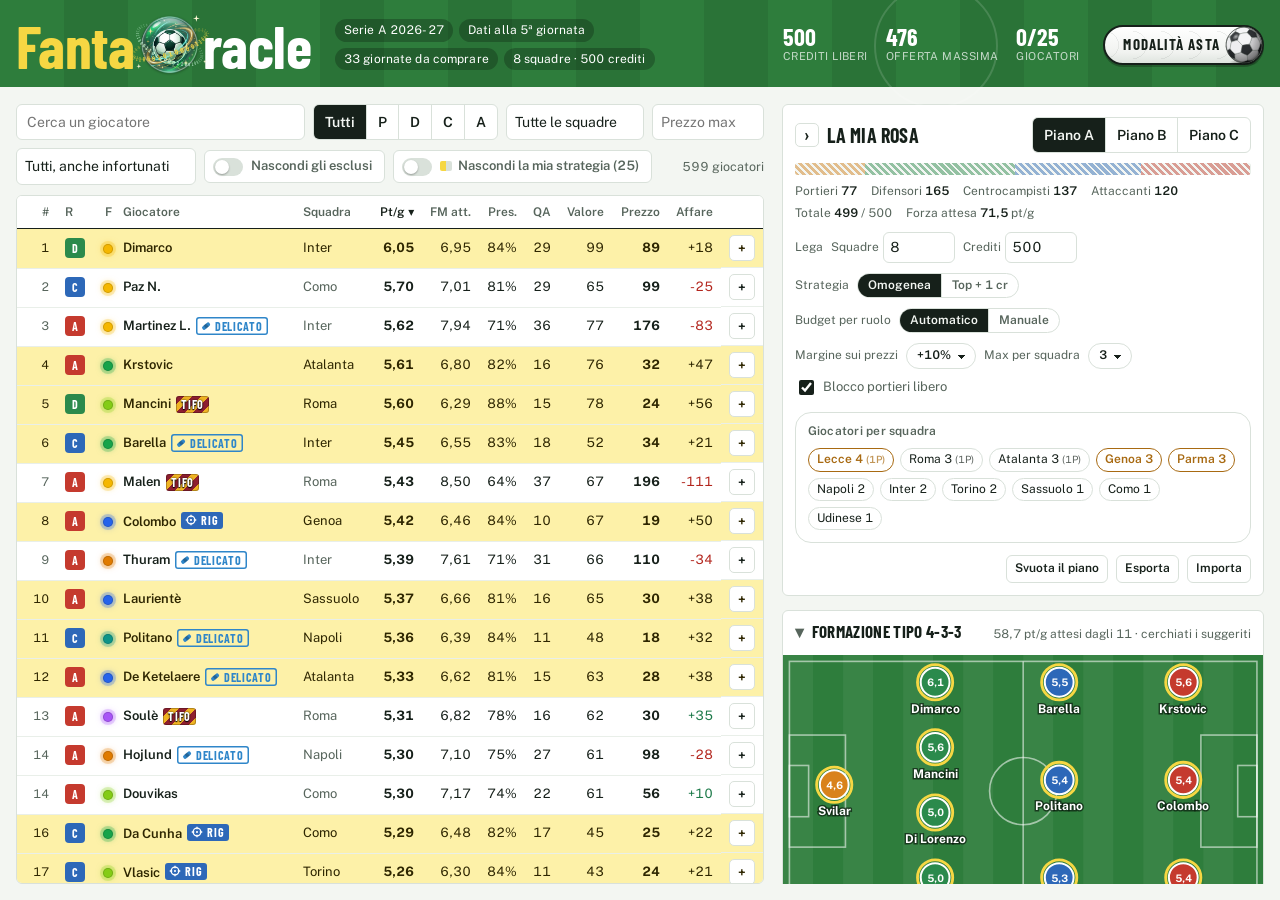
==== src/web/index.html @ 647e1151 "Listone: la modalita' nascosta toglie tutta la mia strategia, solo prima dell'asta L'interruttore di" ====
<!doctype html>
<html lang="it">
<head>
<meta charset="utf-8">
<meta name="viewport" content="width=device-width, initial-scale=1, viewport-fit=cover">
</head>
<body>
<title>FantaOracle</title>
<link rel="preconnect" href="https://fonts.googleapis.com">
<link rel="preconnect" href="https://fonts.gstatic.com" crossorigin>
<link rel="stylesheet" href="https://fonts.googleapis.com/css2?family=Barlow+Condensed:wght@500;600;700&family=Public+Sans:wght@400;500;600;700&display=swap">
<link rel="icon" type="image/png" href="logo.png">
<link rel="stylesheet" href="tool.css?v=b73831cb79">
<div class="app">
  <header class="top">
    <div class="marca">
      <div class="marca-txt">
        <h1 class="brand" aria-label="FantaOracle"><span>Fanta</span><svg class="o-sfera" id="o-sfera" viewBox="-80 -64 160 128" aria-hidden="true">
          <g class="dietro"><path class="traccia" d="M-68 0A68 17 0 0 1 68 0" transform="rotate(-17)"/></g>
          <image class="img-v" href="o-sfera.png" x="-50" y="-50" width="100" height="100"/>
          <image class="img-a" href="o-sfera-asta.png" x="-50" y="-50" width="100" height="100"/>
          <g class="davanti"><path class="traccia" d="M-68 0A68 17 0 0 0 68 0" transform="rotate(-17)"/></g>
          <g class="scintille">
            <path d="M0-6 1.3-1.3 6 0 1.3 1.3 0 6-1.3 1.3-6 0-1.3-1.3Z" transform="translate(47 -46)"/>
            <path d="M0-6 1.3-1.3 6 0 1.3 1.3 0 6-1.3 1.3-6 0-1.3-1.3Z" transform="translate(-54 38) scale(.7)"/>
            <path d="M0-6 1.3-1.3 6 0 1.3 1.3 0 6-1.3 1.3-6 0-1.3-1.3Z" transform="translate(62 30) scale(.55)"/>
          </g>
        </svg>racle</h1>
        <div class="meta" id="meta">Carico i dati…</div>
      </div>
    </div>
    <div class="tabellone" id="tabellone"></div>
    <div class="budget" id="budget"></div>
    <div id="asta-ctl"></div>
  </header>
  <nav class="tabs" role="tablist">
    <button id="tab-asta" role="tab" aria-selected="false" data-view="asta" hidden>Asta</button>
    <button id="tab-listone" role="tab" aria-selected="true" data-view="listone"><span class="solo-desk">Listone e rosa</span><span class="solo-mob">Listone</span></button>
    <button id="tab-rosa" class="solo-mob" role="tab" aria-selected="false" data-view="rosa">La mia rosa</button>
  </nav>

  <main class="main" id="main" data-view="listone">
    <section class="pane p-listone" aria-label="Listone">
      <div class="tools">
        <input id="q" type="search" placeholder="Cerca un giocatore" aria-label="Cerca un giocatore">
        <div class="seg" id="ruoli" role="group" aria-label="Ruolo">
          <button data-r="" aria-pressed="true">Tutti</button>
          <button data-r="P" aria-pressed="false">P</button>
          <button data-r="D" aria-pressed="false">D</button>
          <button data-r="C" aria-pressed="false">C</button>
          <button data-r="A" aria-pressed="false">A</button>
        </div>
        <select id="sq" aria-label="Squadra"><option value="">Tutte le squadre</option></select>
        <input id="pmax" type="number" min="1" placeholder="Prezzo max" aria-label="Prezzo atteso massimo">
        <select id="salute" aria-label="Infortuni" title="Indisponibili di oggi (SosFanta e Transfermarkt) e propensione agli infortuni dallo storico">
          <option value="">Tutti, anche infortunati</option>
          <option value="disponibili">Solo disponibili</option>
          <option value="sani">Disponibili e non fragili</option>
          <option value="fuori">Solo indisponibili</option>
          <option value="fragili">Solo fragili o delicati</option>
        </select>
        <label class="toggle"><input id="hide" type="checkbox"><span id="hide-lbl">Nascondi gli esclusi</span></label>
        <label class="toggle strat-tg" title="Per guardare il listone senza influenze, prima dell'asta: toglie i giocatori che hai gia' in rosa e quelli che l'algoritmo ti suggerisce in giallo"><input id="hide-strat" type="checkbox"><span id="hide-strat-lbl">Nascondi la mia strategia</span></label>
        <span class="count" id="count"></span>
      </div>
      <div class="table-wrap">
        <table>
          <thead><tr>
            <th title="Posizione nell'ordinamento scelto, dentro il ruolo selezionato">#</th>
            <th class="l">R</th>
            <th class="f" data-k="fa" title="Fascia secondo la guida all'asta di SOS Fanta: ordina per fascia. Passa il mouse sul pallino per la legenda">F</th>
            <th class="l" data-k="nome">Giocatore</th>
            <th class="l hide-s" data-k="sq">Squadra</th>
            <th data-k="pg" title="Punti attesi a giornata: presenze x fantavoto atteso">Pt/g</th>
            <th data-k="fm" class="hide-s" title="Fantavoto atteso quando gioca">FM att.</th>
            <th data-k="pv" class="hide-s" title="Probabilita' di prendere voto">Pres.</th>
            <th data-k="qa" class="hide-s" title="Quotazione attuale Fantacalcio.it">QA</th>
            <th data-k="val" title="Quanto vale per noi, in crediti">Valore</th>
            <th data-k="pa" title="Prezzo atteso nella nostra asta">Prezzo</th>
            <th data-k="aff" title="Valore meno prezzo atteso">Affare</th>
            <th></th>
          </tr></thead>
          <tbody id="rows"><tr><td colspan="13" class="l loading">Carico il listone…</td></tr></tbody>
        </table>
      </div>
    </section>

    <section class="pane p-rosa" aria-label="La mia rosa">
      <button class="rosa-rail" id="rosa-rail" data-rosa-tg aria-expanded="false" aria-controls="rosa" title="Mostra la mia rosa"></button>
      <div class="rosa" id="rosa"></div>
    </section>

    <section class="pane p-asta" aria-label="Asta">
      <div class="asta">
        <div>
          <div class="card" id="chiamata">
            <h2>Giocatore chiamato</h2>
            <div class="giro" id="giro"></div>
            <div class="cerca">
              <input id="cerca-asta" type="search" autocomplete="off" placeholder="Scrivi il nome del giocatore chiamato" aria-label="Giocatore chiamato"
                role="combobox" aria-autocomplete="list" aria-expanded="false" aria-controls="risultati">
              <div class="risultati" id="risultati" role="listbox" aria-label="Giocatori liberi" hidden></div>
            </div>
            <div id="chiamato"></div>
          </div>
          <div class="card" id="mercato"></div>
        </div>
        <div>
          <div class="card" id="squadre"></div>
          <div class="card" id="occasioni"></div>
          <div class="card" id="log"></div>
        </div>
      </div>
    </section>
  </main>
</div>

<div class="overlay" id="overlay" hidden></div>

<script src="scripts/stato.js?v=a8210e03a8"></script>
<script src="scripts/ottimizzatore.js?v=2119f4f757"></script>
<script src="scripts/calendario.js?v=17731d3bd2"></script>
<script src="scripts/filtri.js?v=1e142ba9d9"></script>
<script src="scripts/infortuni.js?v=75afd1967a"></script>
<script src="scripts/listone.js?v=05e0005186"></script>
<script src="scripts/rosa.js?v=65948c4637"></script>
<script src="scripts/lega.js?v=85db09ada0"></script>
<script src="scripts/formazione.js?v=ff79b20c9a"></script>
<script src="scripts/scheda.js?v=38d2bcd7d8"></script>
<script src="scripts/asta-stato.js?v=589440df55"></script>
<script src="scripts/giro.js?v=dd930228fc"></script>
<script src="scripts/mercato.js?v=60a4071fee"></script>
<script src="scripts/asta.js?v=45a2809a52"></script>
<script src="scripts/chiamata.js?v=af5cb20569"></script>
<script src="scripts/pallone.js?v=b0ab34898d"></script>
<script src="scripts/asta-dialoghi.js?v=983bbc4346"></script>
<script src="scripts/ricerca.js?v=d9b95157c2"></script>
<script src="scripts/eventi.js?v=db6bfea266"></script>
<script src="scripts/titolo.js?v=f252349d43"></script>
<script src="scripts/avvio.js?v=c2265048c5"></script>

</body>
</html>
---- src/web/tool.css ----
/* FantaOracle — stile del tool.
   Token di colore in :root (chiaro), ridefiniti per il tema scuro e per la modalita' asta. */

/* Layout: listone annotato a sinistra, la rosa in costruzione a destra; su telefono due schede */
:root {
  --paper: #f3f6f2;        /* fondo: carta del listone stampato */
  --sheet: #ffffff;        /* superfici */
  --ink: #16201a;          /* testo */
  --ink-2: #57655c;        /* testo secondario */
  --rule: #d9e1da;         /* righe e bordi */
  --tint: #e9efe9;         /* righe alternate, hover */
  --mark: #f6d743;         /* evidenziatore: i suggerimenti */
  --mark-bg: #fdf1a8;
  --mark-fg: #2e2600;
  --brand: #1e6b35;        /* pulsante primario: verde campo */
  --brand-fg: #ffffff;
  --grass-1: #2e7d3c;      /* strisce d'erba della testata */
  --grass-2: #2a7337;
  --chalk: #f4f7f2;        /* linee di gesso */
  --go: #1d7a4a; --warn: #a86a12; --bad: #b3261e;
  --r-p: #d9821b; --r-d: #2b8a4c; --r-c: #2d68b8; --r-a: #c53a2e;  /* colori di ruolo */
  --mv-bg: #e9defa; --mv-fg: #4f2a9a; --mv-bd: #b79af0;  /* miglior voto FantaLab */
  --pi: #0f766e; --pi-bg: #dcf1ee;  /* il piano di partenza, in asta */
  --caldo: #b3261e; --freddo: #2d68b8;   /* grafico del mercato: sopra e sotto il prezzo previsto */
  --celeste: #2f86c9;                     /* etichetta DELICATO */
  --merc-gen: #1f6bff; --merc: #f59e0b;   /* le medie dei due grafici: blu elettrico i crediti pagati, ambra i prezzi sul previsto */
  --font-display: "Barlow Condensed", "Arial Narrow", "Roboto Condensed", sans-serif;
  --font-body: "Public Sans", "Segoe UI", system-ui, -apple-system, sans-serif;
  --radius: 6px;
}
@media (prefers-color-scheme: dark) {
  :root:not([data-theme="light"]) {
    --paper: #0f1512; --sheet: #161e1a; --ink: #e5ece6; --ink-2: #9aa89f;
    --rule: #28342d; --tint: #1c2621; --mark: #e2c436; --mark-bg: #4a4012; --mark-fg: #fff3b8;
    --brand: #4fc473; --brand-fg: #0b1a10;
    --grass-1: #1d5129; --grass-2: #1a4924; --chalk: #e8efe9;
    --go: #4cc184; --warn: #e0a33c; --bad: #f07167; --celeste: #6cbcf0;
    --r-p: #f0a04a; --r-d: #4fbf73; --r-c: #6b9ee8; --r-a: #ef6a5c;
    --mv-bg: #3a2a5e; --mv-fg: #d9c8ff; --mv-bd: #7a5cc4; --pi: #5fd3c6; --pi-bg: #16393a;
    --caldo: #e8604f; --freddo: #5b93e6; --merc-gen: #4d8dff; --merc: #fbbf24;
    color-scheme: dark;
  }
}
:root[data-theme="dark"] {
  --paper: #0f1512; --sheet: #161e1a; --ink: #e5ece6; --ink-2: #9aa89f;
  --rule: #28342d; --tint: #1c2621; --mark: #e2c436; --mark-bg: #4a4012; --mark-fg: #fff3b8;
  --brand: #4fc473; --brand-fg: #0b1a10;
  --grass-1: #1d5129; --grass-2: #1a4924; --chalk: #e8efe9;
  --go: #4cc184; --warn: #e0a33c; --bad: #f07167; --celeste: #6cbcf0;
  --r-p: #f0a04a; --r-d: #4fbf73; --r-c: #6b9ee8; --r-a: #ef6a5c;
    --mv-bg: #3a2a5e; --mv-fg: #d9c8ff; --mv-bd: #7a5cc4; --pi: #5fd3c6; --pi-bg: #16393a;
  --caldo: #e8604f; --freddo: #5b93e6; --merc-gen: #4d8dff; --merc: #fbbf24;
  color-scheme: dark;
}

/* Asta: il palco, nero e giallo. --live e' il giallo pieno (fondi, bordi, barre), --live-fg il
   testo che ci va sopra, --live-edge il bordo di un giallo su fondo chiaro, --stage la fascia nera. */
:root { --live: #ffcc00; --live-fg: #111110; --live-edge: #d9a900; --stage: #0f0f0d; --stage-fg: #f7f6ef;
  --stage-2: #b9b49c; --cs: 72%; --cl: 36%; }
@media (prefers-color-scheme: dark) {
  :root:not([data-theme="light"]) { --live: #ffd21f; --live-fg: #111110; --live-edge: #ffd21f; --stage: #0a0a08;
    --stage-fg: #f7f6ef; --stage-2: #b3ae95; --cs: 75%; --cl: 62%; }
}
:root[data-theme="dark"] { --live: #ffd21f; --live-fg: #111110; --live-edge: #ffd21f; --stage: #0a0a08;
  --stage-fg: #f7f6ef; --stage-2: #b3ae95; --cs: 75%; --cl: 62%; }
:root[data-asta] { --brand: var(--live); --brand-fg: var(--live-fg); }

* { box-sizing: border-box; }
[hidden] { display: none !important; }
html, body { height: 100%; }
body {
  margin: 0; background: var(--paper); color: var(--ink);
  font: 14px/1.45 var(--font-body); font-variant-numeric: tabular-nums;
}
button, input, select, textarea { font: inherit; color: inherit; }
button { cursor: pointer; }
:focus-visible { outline: 2px solid var(--r-c); outline-offset: 2px; }

.app { display: grid; grid-template-rows: auto auto 1fr; height: 100%; padding-inline: 16px; }

/* --- testata --- */
.top {
  display: flex; flex-wrap: wrap; align-items: center; gap: 12px 24px;
  padding-block: 14px 12px; margin-inline: -16px; padding-inline: 16px; position: relative;
  color: #ffffff; border-bottom: 3px solid var(--chalk);
  background: repeating-linear-gradient(90deg, var(--grass-1) 0 64px, var(--grass-2) 64px 128px);
}
/* meta' campo: cerchio di centrocampo accennato a destra della testata */
.top::before { content: ""; position: absolute; right: 22%; top: 50%; width: 120px; height: 120px; margin-top: -60px;
  border: 2px solid rgb(255 255 255 / 0.14); border-radius: 50%; pointer-events: none; }
.top > * { position: relative; }
.top .meta { color: rgb(255 255 255 / 0.78); }
.top .stat small { color: rgb(255 255 255 / 0.72); }
.top .brand { color: #ffffff; }
.brand { font: 700 60px/1 var(--font-display); letter-spacing: -0.01em; margin: 0; display: flex; align-items: center; }
.marca { display: flex; align-items: center; gap: 12px; min-width: 0; }
/* titolo a sinistra, etichette della lega alla sua destra (su due righe) */
.marca-txt { display: flex; align-items: center; flex-wrap: wrap; gap: 10px 24px; min-width: 0; }
@media (max-width: 1120px) { .marca-txt { flex-direction: column; align-items: flex-start; } }
/* titolo: "Fanta" giallo, la O e' la sfera di cristallo del logo */
.brand span { color: var(--mark); }
.brand .o-sfera { width: 1.52em; height: 1.22em; margin: -0.1em -0.2em -0.1em -0.17em; flex: none; position: relative; z-index: 1;
  overflow: visible; --b1: #f6d743; --b2: #c9f7da; }
.o-sfera image { filter: drop-shadow(0 1px 2px rgb(0 0 0 / 0.35)); }
.o-sfera .img-a { display: none; }
:root[data-asta] .o-sfera .img-v { display: none; }
:root[data-asta] .o-sfera .img-a { display: inline; }
:root[data-asta] .o-sfera { --b1: #ffc21a; --b2: #fff1c7; }
/* anelli di cifre binarie: le cifre sono posizionate da tool.js (anelliSfera) */
.o-sfera .traccia { fill: none; stroke: var(--b1); stroke-width: 0.9; }
.o-sfera .dietro .traccia { opacity: 0.22; }
.o-sfera .davanti .traccia { opacity: 0.55; }
.o-sfera text { font: 700 10.5px ui-monospace, "SFMono-Regular", Menlo, Consolas, monospace; text-anchor: middle; dominant-baseline: central; }
.o-sfera text.b1 { fill: var(--b1); }
.o-sfera text.b2 { fill: var(--b2); font-size: 8px; }
.o-sfera .scintille path { fill: #fff8d6; transform-box: fill-box; transform-origin: center; }
.meta { color: var(--ink-2); font-size: 12.5px; display: flex; flex-wrap: wrap; gap: 5px 6px; }
.meta span { white-space: nowrap; }
.top .meta { display: grid; justify-items: start; gap: 6px; }
.meta .riga { display: flex; flex-wrap: wrap; gap: 6px; }
.top .meta span { justify-self: start; background: rgb(0 0 0 / 0.24); color: #ffffff; padding: 3px 9px 2px; border-radius: 999px; font-size: 12px; letter-spacing: 0.01em; }
.budget { margin-left: auto; display: flex; gap: 18px; align-items: baseline; flex-wrap: wrap; }
.stat { display: grid; }
.stat b { font: 700 24px/1 var(--font-display); }
.stat small { color: var(--ink-2); font-size: 11px; letter-spacing: 0.04em; text-transform: uppercase; }
.stat.warn b { color: var(--bad); }

.tabs { display: none; gap: 6px; padding-block: 10px 0; }
.tabs button { flex: 1; padding: 8px; border: 1px solid var(--rule); background: var(--sheet); border-radius: var(--radius); font-weight: 600; }
.tabs button[aria-selected="true"] { background: var(--brand); color: var(--brand-fg); border-color: var(--brand); }

.main { display: grid; grid-template-columns: minmax(0, 1.55fr) minmax(360px, 1fr); gap: 18px; padding-block: 14px 16px; min-height: 0; }
.pane { min-width: 0; min-height: 0; display: flex; flex-direction: column; }
.pane h2 { font: 700 20px/1 var(--font-display); letter-spacing: 0.01em; margin: 0; text-transform: uppercase; }
.tabs button { font: 700 15px/1 var(--font-display); letter-spacing: 0.06em; text-transform: uppercase; padding: 10px; }
th { border-bottom-color: var(--brand); }
.ruolo-h { border-bottom: 2px solid var(--tint); padding-bottom: 6px; }

/* --- filtri --- */
.tools { display: flex; flex-wrap: wrap; gap: 8px; align-items: center; padding-block: 0 10px; }
.tools input[type="search"] { flex: 1 1 180px; min-width: 0; padding: 7px 10px; border: 1px solid var(--rule); border-radius: var(--radius); background: var(--sheet); }
.tools select, .tools input[type="number"] { padding: 7px 8px; border: 1px solid var(--rule); border-radius: var(--radius); background: var(--sheet); }
.tools input[type="number"] { width: 112px; }
.seg { display: inline-flex; border: 1px solid var(--rule); border-radius: var(--radius); overflow: hidden; background: var(--sheet); }
.seg button { border: 0; background: none; padding: 7px 11px; font-weight: 600; border-right: 1px solid var(--rule); }
.seg button:last-child { border-right: 0; }
.seg button[aria-pressed="true"] { background: var(--brand); color: var(--brand-fg); }
.seg.mini { border-radius: 999px; }
/* Tendine: stessa pelle dei controlli a pillola, freccia disegnata col colore del testo */
select {
  appearance: none; -webkit-appearance: none; cursor: pointer;
  background-color: var(--sheet); color: var(--ink);
  background-image: linear-gradient(45deg, transparent 50%, currentColor 50%), linear-gradient(135deg, currentColor 50%, transparent 50%);
  background-position: calc(100% - 13px) 55%, calc(100% - 9px) 55%;
  background-size: 4px 4px, 4px 4px; background-repeat: no-repeat;
}
select:hover { border-color: var(--ink); }
.tools select { padding-right: 26px; }
select.pill { border: 1px solid var(--rule); border-radius: 999px; padding: 3px 24px 3px 10px; font-size: 12px; font-weight: 600; }
input[type="checkbox"] { accent-color: var(--brand); width: 15px; height: 15px; }
.bud { display: inline-flex; align-items: center; gap: 4px; }
.bud input { width: 64px; padding: 4px 6px; border: 1px solid var(--rule); border-radius: var(--radius); background: var(--sheet); }
.chip small { opacity: 0.7; }
.seg.mini button { padding: 3px 10px; font-size: 12px; font-weight: 600; }
.seg.mini button[aria-pressed="false"] { color: var(--ink-2); }
.check { display: inline-flex; gap: 6px; align-items: center; color: var(--ink-2); font-size: 13px; }
/* interruttore a pillola, alto come gli altri filtri del listone */
.toggle { display: inline-flex; align-items: center; gap: 8px; padding: 6px 12px 6px 8px; border: 1px solid var(--rule); border-radius: var(--radius);
  background: var(--sheet); color: var(--ink-2); font-size: 13px; font-weight: 600; cursor: pointer; user-select: none; }
.toggle input { appearance: none; -webkit-appearance: none; position: relative; flex: none; width: 30px; height: 18px; margin: 0; border-radius: 999px;
  background: var(--rule); cursor: pointer; transition: background-color 0.15s; }
.toggle input::after { content: ""; position: absolute; top: 2px; left: 2px; width: 14px; height: 14px; border-radius: 50%; background: #ffffff;
  box-shadow: 0 1px 2px rgb(0 0 0 / 0.3); transition: transform 0.15s; }
.toggle input:checked { background: var(--brand); }
.toggle input:checked::after { transform: translateX(12px); }
.toggle:has(input:checked) { color: var(--ink); border-color: var(--brand); }
.toggle:hover { border-color: var(--ink-2); }
/* impostazioni della rosa: la selezione resta nera (inchiostro), non verde, anche in asta */
#rosa > .card:first-child .seg button[aria-pressed="true"] { background: var(--ink); color: var(--paper); }
#rosa > .card:first-child input[type="checkbox"] { accent-color: var(--ink); }
.dialog .seg button[aria-pressed="true"] { background: var(--ink); color: var(--paper); }
/* stessa regola per i filtri del listone: ruolo attivo e interruttore acceso in nero */
.tools .seg button[aria-pressed="true"] { background: var(--ink); color: var(--paper); }
.tools .toggle input:checked { background: var(--ink); }
.tools .toggle input:checked::after { background: var(--paper); }
.tools .toggle:has(input:checked) { border-color: var(--ink); }
.count { color: var(--ink-2); font-size: 12.5px; margin-left: auto; }

/* --- listone --- */
.table-wrap { overflow: auto; min-height: 0; flex: 1; background: var(--sheet); border: 1px solid var(--rule); border-radius: var(--radius); }
table { border-collapse: collapse; width: 100%; font-size: 13px; }
th { position: sticky; top: 0; background: var(--sheet); z-index: 1; text-align: right; font: 600 12px/1.2 var(--font-body); color: var(--ink-2);
     padding: 9px 8px; border-bottom: 1px solid var(--ink); white-space: nowrap; user-select: none; }
th[data-k] { cursor: pointer; }
th[data-k]:hover { color: var(--ink); }
th.sorted { color: var(--ink); }
th.sorted::after { content: " ▾"; }
th.sorted.asc::after { content: " ▴"; }
th.l, td.l { text-align: left; }
td { padding: 6px 8px; border-bottom: 1px solid var(--tint); text-align: right; white-space: nowrap; }
tr:hover td { background: var(--tint); }
tr.sugg td { background: var(--mark-bg); color: var(--mark-fg); }
tr.mine td { background: var(--tint); }
tr.mine td.nm { font-weight: 700; }
tr.taken td { opacity: 0.38; text-decoration: line-through; }
tr.taken td.act { opacity: 1; text-decoration: none; }
td.nm { font-weight: 600; max-width: 180px; overflow: hidden; text-overflow: ellipsis; }
td.nm button { border: 0; background: none; padding: 0; font-weight: inherit; text-align: left; }
td.nm button:hover { text-decoration: underline; }
th.f, td.f { width: 1%; padding-right: 0; text-align: center; white-space: nowrap; }
td.f + td.nm { padding-left: 8px; }
/* Pallino della fascia: il colore lo da' la fascia (--c), con un alone che lo fa brillare su chiaro e scuro */
.fd { --c: #8a8f98; display: inline-block; width: 10px; height: 10px; border-radius: 50%; flex: none; vertical-align: middle; cursor: help;
  background: var(--c); margin: 0 8px 0 4px;
  box-shadow: inset 0 0 0 1px rgb(0 0 0 / 0.16), 0 0 0 3px color-mix(in srgb, var(--c) 24%, transparent), 0 0 7px color-mix(in srgb, var(--c) 60%, transparent); }
td.f .fd { margin: 0 2px; }
.fd.est { background: transparent; box-shadow: inset 0 0 0 2px var(--c), 0 0 0 3px color-mix(in srgb, var(--c) 20%, transparent), 0 0 7px color-mix(in srgb, var(--c) 45%, transparent); }
.fd.no { background: var(--ink-2); opacity: 0.28; box-shadow: none; }
/* Le righe che tagliano il nome con i puntini (overflow: hidden) taglierebbero anche l'alone: gli si
   da' spazio dentro e lo si restituisce col margine negativo, cosi' l'impaginazione non cambia. */
.slot .who, .occ-n, .ris-n { padding: 7px 0 7px 8px; margin: -7px 0 -7px -8px; }
.fd:focus-visible { outline: 2px solid var(--brand); outline-offset: 3px; }
.slot .who { padding-left: 2px; }
#legenda-fasce { position: fixed; z-index: 200; width: 232px; padding: 10px 12px; background: var(--sheet); color: var(--ink); border: 1px solid var(--rule);
  border-radius: 10px; box-shadow: 0 10px 28px rgb(0 0 0 / 0.22); font-size: 12.5px; line-height: 1.35; pointer-events: none; }
#legenda-fasce[hidden] { display: none; }
#legenda-fasce b { display: block; margin-bottom: 6px; font-size: 12px; }
#legenda-fasce div { display: flex; align-items: center; gap: 9px; padding: 1.5px 5px; border-radius: 5px; }
#legenda-fasce div.on { background: var(--tint); font-weight: 700; }
#legenda-fasce i { --c: #8a8f98; width: 9px; height: 9px; border-radius: 50%; flex: none; background: var(--c); box-shadow: 0 0 6px color-mix(in srgb, var(--c) 60%, transparent); }
#legenda-fasce small { display: block; margin-top: 7px; color: var(--ink-2); font-size: 11.5px; }
td.sq { color: var(--ink-2); text-transform: capitalize; }
td.rank { color: var(--ink-2); font-size: 12px; width: 1%; }
td.big { font-weight: 700; }
.pos { color: var(--go); } .neg { color: var(--bad); }
.role { display: inline-grid; place-items: center; width: 20px; height: 20px; border-radius: 4px; color: #fff; font: 700 12px/1 var(--font-display); }
.role.P { background: var(--r-p); } .role.D { background: var(--r-d); } .role.C { background: var(--r-c); } .role.A { background: var(--r-a); }
/* Etichette come bollini da tabellone: font condensato, pieni. Chi e' fuori ha la chiave scura
   (OUT, SQ) e accanto il rientro; il tifo porta le strisce coi colori della squadra (--t1, --t2). */
.tag { display: inline-flex; align-items: center; font: 700 12px/1 var(--font-display); letter-spacing: 0.06em; text-transform: uppercase;
  padding: 0.2em 0.42em 0.22em; border-radius: 0.25em; margin-left: 5px; vertical-align: -0.06em; white-space: nowrap; overflow: hidden;
  color: var(--ink-2); box-shadow: inset 0 0 0 1.5px currentColor; }
.tag i { font-style: normal; margin: -0.2em 0.33em -0.22em -0.42em; padding: 0.2em 0.42em 0.22em; background: rgb(0 0 0 / 0.24); }
.tag .segno { width: 0.85em; height: 0.85em; margin: 0 0.3em 0 0; flex: none; fill: currentColor; }
.tag.fragile .segno { fill: var(--bad); }
.tag.rig { color: #fff; background: #2d68b8; box-shadow: none; }
/* le strisce coi colori pieni; il velo scuro solo dove una striscia e' troppo chiara per la scritta
   bianca (classe .velo, decisa in tag() dal contrasto: Lazio, Juve, Napoli, Lecce...) */
.tag.tifo { color: #fff; background: repeating-linear-gradient(135deg, var(--t1) 0 0.5em, var(--t2) 0.5em 1em);
  box-shadow: inset 0 0 0 1px rgb(0 0 0 / 0.25); text-shadow: 0 0 2px rgb(0 0 0 / 0.9), 0 1px 1px #000; }
.tag.tifo.velo { background: linear-gradient(rgb(0 0 0 / 0.3), rgb(0 0 0 / 0.3)), repeating-linear-gradient(135deg, var(--t1) 0 0.5em, var(--t2) 0.5em 1em);
  text-shadow: 0 1px 1.5px rgb(0 0 0 / 0.9); }
.tag.uno { color: inherit; opacity: 0.8; }
.tag.out { color: #fff; background: #c5302a; box-shadow: none; cursor: help; }
.tag.dubbio, .tag.diff { color: #3a2a00; background: #f7c948; box-shadow: none; cursor: help; }
.tag.fragile { color: var(--bad); cursor: help; }
/* delicato e' l'unico avviso solo bordato (insieme a fragile): celeste, col cerotto dello stesso colore */
.tag.rischio { color: var(--celeste); cursor: help; }
.tag .segno.mirino { width: 1em; height: 1em; margin: 0 0.3em 0 -0.05em; }
td.act { display: flex; gap: 4px; justify-content: flex-end; }
.ic { width: 26px; height: 26px; display: inline-grid; place-items: center; border: 1px solid var(--rule); background: var(--sheet); border-radius: 5px; font-weight: 700; line-height: 1; }
.ic:hover { border-color: var(--ink); }
.ic.on { background: var(--ink); color: var(--paper); border-color: var(--ink); }

/* --- rosa --- */
.rosa { overflow: auto; min-height: 0; flex: 1; display: grid; gap: 14px; align-content: start; }
.card { background: var(--sheet); border: 1px solid var(--rule); border-radius: var(--radius); padding: 12px; }
/* La rosa si puo' comprimere (solo da computer, dove sta accanto al listone): resta una barra
   stretta con il conteggio e il listone prende tutta la larghezza. */
.rosa-h { flex-wrap: nowrap; gap: 8px; }
.rosa-tg { width: 24px; height: 24px; font-size: 18px; flex: none; }
.rosa-rail { display: none; flex: 1; flex-direction: column; align-items: center; justify-content: flex-start; gap: 12px; padding: 12px 0; min-height: 120px;
  border: 1px solid var(--rule); border-radius: var(--radius); background: var(--sheet); color: var(--ink);
  font: 700 15px/1 var(--font-display); letter-spacing: 0.06em; text-transform: uppercase; cursor: pointer; }
.rosa-rail:hover { border-color: var(--ink); }
.rosa-rail .rr-chev { font-size: 20px; line-height: 1; }
.rosa-rail .rr-t { writing-mode: vertical-rl; }
.rosa-rail .rr-n { font-size: 13px; color: var(--ink-2); letter-spacing: 0.02em; }
.rosa-rail .rr-n b { color: var(--ink); }
@media (min-width: 901px) {
  .main[data-view="listone"][data-rosa="chiusa"] { grid-template-columns: minmax(0, 1fr) 46px; }
  .main[data-view="listone"][data-rosa="chiusa"] #rosa { display: none; }
  .main[data-view="listone"][data-rosa="chiusa"] .rosa-rail { display: flex; }
}
@media (max-width: 900px) { .rosa-tg { display: none; } }
@media (prefers-reduced-motion: no-preference) { .main { transition: grid-template-columns 0.25s ease; } }
/* l'attributo hidden deve vincere sul display dell'interruttore */
.toggle[hidden] { display: none; }
/* il quadratino dell'interruttore ha i colori delle righe che toglie: suggeriti (giallo) e miei (grigio) */
#hide-strat-lbl::before { content: ""; display: inline-block; width: 12px; height: 10px; margin-right: 6px; border-radius: 2px; background: linear-gradient(90deg, var(--mark) 50%, var(--rule) 50%); vertical-align: -1px; }
.bar { display: flex; height: 12px; border-radius: 3px; overflow: hidden; background: var(--tint); }
.bar i { display: block; height: 100%; }
.bar i.P { background: var(--r-p); } .bar i.D { background: var(--r-d); } .bar i.C { background: var(--r-c); } .bar i.A { background: var(--r-a); }
.bar i.s { opacity: 0.45; background-image: repeating-linear-gradient(45deg, transparent 0 3px, var(--sheet) 3px 5px); }
.legend { display: flex; flex-wrap: wrap; gap: 4px 14px; margin-top: 8px; font-size: 12px; color: var(--ink-2); }
.legend b { color: var(--ink); font-weight: 600; }
.row { display: flex; flex-wrap: wrap; gap: 8px; align-items: center; }
.row + .row { margin-top: 8px; }
.btn { padding: 7px 12px; border: 1px solid var(--rule); border-radius: var(--radius); background: var(--sheet); font-weight: 600; }
.btn:hover { border-color: var(--ink); }
.btn.primary { background: var(--brand); color: var(--brand-fg); border-color: var(--brand); }
.btn.small { padding: 4px 8px; font-size: 12px; }
.lbl { font-size: 12px; color: var(--ink-2); }

.ruolo-h { display: flex; align-items: baseline; gap: 8px; margin-bottom: 6px; }
.ruolo-h h3 { font: 700 17px/1 var(--font-display); margin: 0; text-transform: uppercase; letter-spacing: 0.02em; }
.ruolo-h .lbl { margin-left: auto; }
.slot { display: grid; grid-template-columns: 22px minmax(0, 1fr) auto auto auto; gap: 8px; align-items: center; padding: 6px 6px; border-radius: 5px; }
.slot + .slot { border-top: 1px solid var(--tint); }
.slot.sugg { background: var(--mark-bg); color: var(--mark-fg); }
.slot.obj { background: var(--pi-bg); box-shadow: inset 3px 0 0 var(--pi); }
.slot.obj.preso { opacity: 0.55; } .slot.obj.preso .who b { text-decoration: line-through; }
.slot.obj .num small { font-weight: 400; opacity: 0.7; }
.conti { display: flex; flex-wrap: wrap; gap: 6px; justify-content: flex-end; font-size: 12px; color: var(--ink-2); }
.cnt { padding: 1px 8px; border-radius: 999px; white-space: nowrap; }
.cnt.piano { background: var(--pi-bg); color: var(--pi); font-weight: 700; box-shadow: inset 0 0 0 1px var(--pi); }
.cnt.sugg { background: var(--mark-bg); color: var(--mark-fg); font-weight: 700; }
.cnt.tot { padding-right: 0; }
.grp { margin: 8px 0 2px; padding: 0 6px; font: 700 10.5px/1.6 var(--font-body); letter-spacing: 0.06em; text-transform: uppercase; color: var(--ink-2); }
.grp.piano { color: var(--pi); } .grp.sugg { color: var(--mark-fg); }
.grp.piano::before, .grp.sugg::before { content: ""; display: inline-block; width: 9px; height: 9px; margin-right: 6px; border-radius: 2px; vertical-align: -1px; background: var(--pi); }
.grp.sugg::before { background: var(--mark); }
.slot .who { min-width: 0; overflow: hidden; text-overflow: ellipsis; white-space: nowrap; }
.slot .who b { font-weight: 700; }
.slot .who small { color: inherit; opacity: 0.7; text-transform: capitalize; margin-left: 4px; }
.slot .num { text-align: right; font-size: 12.5px; }
.slot .num b { font-size: 14px; }
.slot .empty { color: var(--ink-2); font-style: italic; }
.alts { grid-column: 2 / -1; display: grid; gap: 2px; margin-top: 4px; padding: 6px; background: var(--sheet); color: var(--ink); border: 1px solid var(--rule); border-radius: 5px; }
.alts div { display: grid; grid-template-columns: minmax(0, 1fr) auto auto auto; gap: 8px; align-items: center; font-size: 12.5px; }
.alts span.n { overflow: hidden; text-overflow: ellipsis; white-space: nowrap; }
.squadre { display: flex; flex-wrap: wrap; gap: 6px; }
/* riepilogo per squadra reale: riquadro tondeggiante sullo stesso fondo della card */
.squadre-box { margin-top: 14px; padding: 10px 12px 12px; display: grid; gap: 8px;
  border: 1.5px solid var(--rule); border-radius: 16px; }
.squadre-box .lbl { font-weight: 600; letter-spacing: 0.02em; }
.lega .bud input { width: 72px; font-size: 14px; }
.lega .bud input:disabled { opacity: 0.55; }
.row.azioni { justify-content: flex-end; margin-top: 12px; }
.campo-card { padding: 0; }
.campo-card .ruolo-h { padding: 12px; margin: 0; border: 0; cursor: pointer; list-style: none; }
.campo-card .ruolo-h::-webkit-details-marker { display: none; }
.campo-card .ruolo-h h3::before { content: "▾"; display: inline-block; width: 1em; color: var(--ink-2); transition: transform 0.15s; }
.campo-card:not([open]) .ruolo-h h3::before, .campo-card.chiude .ruolo-h h3::before { transform: rotate(-90deg); }
/* la tendina: il riquadro ritaglia, il campo scorre dentro senza ridimensionarsi */
.campo-box { overflow: hidden; border-radius: 0 0 var(--radius) var(--radius); }
.campo { display: block; width: 100%; height: auto; aspect-ratio: 600 / 340; }
.campo-box.scorre .campo { will-change: transform; }
.campo text { font-family: var(--font-body); }
.chip { font-size: 12px; padding: 2px 8px; border-radius: 999px; border: 1px solid var(--rule); text-transform: capitalize; }
.chip.full { border-color: var(--warn); color: var(--warn); font-weight: 600; }
.chip.over { border-color: var(--bad); color: var(--bad); font-weight: 700; }
.alert { color: var(--bad); font-weight: 600; font-size: 13px; }
details.help summary { cursor: pointer; font-weight: 600; }
details.help p { margin: 8px 0 0; color: var(--ink-2); max-width: 65ch; }

/* --- scheda e dialoghi --- */
.overlay { position: fixed; inset: 0; background: rgb(10 15 12 / 0.45); display: grid; place-items: center; padding: 16px; z-index: 10; }
.dialog { background: var(--sheet); color: var(--ink); border-radius: 8px; width: min(560px, 100%); max-height: 90%; overflow: auto; padding: 18px; border: 1px solid var(--rule); }
.dialog h3 { font: 700 26px/1.05 var(--font-display); margin: 0; }
.dialog .sub { color: var(--ink-2); text-transform: capitalize; margin-top: 2px; }
.kv { display: grid; grid-template-columns: repeat(4, minmax(0, 1fr)); gap: 10px; margin: 14px 0; }
.kv div { display: grid; }
.kv b { font: 700 22px/1.1 var(--font-display); }
.kv small { color: var(--ink-2); font-size: 11.5px; }
.dialog table td, .dialog table th { padding: 5px 6px; position: static; }
.dialog .actions { display: flex; gap: 8px; justify-content: flex-end; margin-top: 14px; flex-wrap: wrap; }
.dialog input[type="number"] { width: 110px; padding: 8px; border: 1px solid var(--rule); border-radius: var(--radius); background: var(--paper); font-size: 18px; font-weight: 700; }
.dialog textarea { width: 100%; min-height: 160px; padding: 8px; border: 1px solid var(--rule); border-radius: var(--radius); background: var(--paper); font-size: 12px; }
.loading { padding: 40px 0; color: var(--ink-2); }

/* --- griglia di alternanza (scheda di portieri e attaccanti) ---
   Fasce FantaLab dell'avversario: verde facile, giallo media, rosso difficile. */
:root { --fa-f: #c9ecc9; --fa-f-fg: #12471f; --fa-m: #f9e39a; --fa-m-fg: #553c00; --fa-d: #f5c0ba; --fa-d-fg: #6f140d; }
@media (prefers-color-scheme: dark) {
  :root:not([data-theme="light"]) { --fa-f: #1f4a2a; --fa-f-fg: #c8f0d1; --fa-m: #4d3f12; --fa-m-fg: #ffe7a0; --fa-d: #5a201c; --fa-d-fg: #ffd2cc; }
}
:root[data-theme="dark"] { --fa-f: #1f4a2a; --fa-f-fg: #c8f0d1; --fa-m: #4d3f12; --fa-m-fg: #ffe7a0; --fa-d: #5a201c; --fa-d-fg: #ffd2cc; }
.griglia-box { overflow-x: auto; border: 1px solid var(--rule); border-radius: 8px; background: var(--sheet); }
.griglia { display: grid; grid-template-columns: minmax(84px, max-content) repeat(var(--n), 26px); gap: 2px; padding: 6px; width: max-content; }
.griglia .nome { position: sticky; left: -6px; z-index: 1; background: var(--sheet); padding: 0 8px 0 6px; margin-left: -6px;
  font-size: 12px; font-weight: 700; line-height: 24px; max-width: 130px; overflow: hidden; text-overflow: ellipsis; white-space: nowrap; }
.griglia .gi { font-size: 10px; color: var(--ink-2); text-align: center; line-height: 14px; }
.griglia .c { height: 24px; border-radius: 4px; display: grid; place-items: center; font-size: 9.5px; font-weight: 700; letter-spacing: -0.02em; background: var(--tint); color: var(--ink-2); }
.c.fl-f { background: var(--fa-f); color: var(--fa-f-fg); }
.c.fl-m { background: var(--fa-m); color: var(--fa-m-fg); }
.c.fl-d { background: var(--fa-d); color: var(--fa-d-fg); }
.griglia .c.off { opacity: 0.3; }
.griglia .c.out { opacity: 1; background: repeating-linear-gradient(135deg, var(--tint) 0 4px, var(--rule) 4px 8px); color: var(--ink-2); text-decoration: line-through; }
.griglia .c.vuota { background: none; border: 1px dashed var(--rule); }
/* su schermo largo: giornate su due righe, larghe quanto la scheda */
.griglia.piena { width: 100%; grid-template-columns: minmax(84px, max-content) repeat(var(--n), minmax(22px, 1fr)); }
.griglia.piena + .griglia.piena { padding-top: 2px; }
table.compagni td { padding: 4px 6px; }
table.compagni td.nm { max-width: 170px; }
table.compagni tr.gruppo td { font-size: 11px; font-weight: 700; text-transform: uppercase; letter-spacing: 0.04em; color: var(--ink-2); padding-top: 10px; border-bottom: 1px solid var(--rule); }
table.compagni tr.sel td { background: var(--tint); }
table.compagni button[aria-pressed="true"] { background: var(--ink); color: var(--paper); border-color: var(--ink); }
.nota.reparto { margin: 8px 6px 2px; border-left-color: var(--r-c); }

/* --- scheda giocatore ---
   Testata ferma col nome, corpo che scorre a sezioni (Informazioni, Infortuni, Fantavoti,
   Griglia abbinamenti), azioni ferme in fondo. Ogni sezione e' un pannello sul fondo carta
   con dentro i riquadri bianchi. Il colore dice lo stato, non decora: verde bene, giallo
   attenzione, rosso male (gli stessi tre delle fasce FantaLab). Il bordo in alto e' il ruolo. */
.dialog.scheda { width: min(780px, 100%); max-height: 94%; padding: 0; overflow: hidden;
  display: grid; grid-template-rows: auto minmax(0, 1fr) auto; border-top: 5px solid var(--rc, var(--ink)); }
:is(.scheda, .chiamato).r-P { --rc: var(--r-p); } :is(.scheda, .chiamato).r-D { --rc: var(--r-d); }
:is(.scheda, .chiamato).r-C { --rc: var(--r-c); } :is(.scheda, .chiamato).r-A { --rc: var(--r-a); }
.sch-top { display: flex; justify-content: space-between; align-items: flex-start; gap: 12px; padding: 13px 16px 12px; border-bottom: 1px solid var(--rule); }
.sch-chi { min-width: 0; }
:is(.scheda, .chiamato) h3 { font-size: 30px; display: flex; flex-wrap: wrap; align-items: center; gap: 4px 8px; }
:is(.scheda, .chiamato) h3 .role { width: 26px; height: 26px; font-size: 15px; border-radius: 6px; }
/* nella scheda il nome e' a 30px: le etichette crescono con lui (le misure sono in em) */
:is(.scheda, .chiamato) h3 .tag { margin-left: 0; font-size: 16px; }
:is(.scheda, .chiamato) h3 .fd { margin: 0 3px 0 2px; vertical-align: 0; }
.sch-meta { display: flex; flex-wrap: wrap; align-items: center; gap: 6px; margin-top: 8px; }
.sch-meta .mt { font-size: 12px; line-height: 1.45; padding: 2px 10px; border-radius: 999px; background: var(--tint); color: var(--ink-2); white-space: nowrap; }
.sch-meta .mt b { color: var(--ink); font-weight: 700; }
.sch-corpo { overflow: auto; overscroll-behavior: contain; padding: 14px 16px 16px; display: grid; gap: 12px; align-content: start; }
.sch-azioni { display: flex; flex-wrap: wrap; gap: 8px; justify-content: flex-end; align-items: center; padding: 10px 16px; border-top: 1px solid var(--rule); background: var(--sheet); }

.ico { width: 1em; height: 1em; flex: none; fill: none; stroke: currentColor; stroke-width: 2; stroke-linecap: round; stroke-linejoin: round; }
.sez { min-width: 0; padding: 12px; background: var(--paper); border: 1px solid var(--rule); border-radius: 10px; }
.sez p { margin-bottom: 0; }
.sez > * + * { margin-top: 10px; }
.sez > .pannello { margin-top: 0; }
.sez-h { display: flex; flex-wrap: wrap; align-items: center; gap: 4px 9px; }
.sez-ic { width: 26px; height: 26px; flex: none; display: grid; place-items: center; border-radius: 7px; background: var(--ink); color: var(--paper); font-size: 15px; }
.sez-h h4 { margin: 0; font: 700 19px/1 var(--font-display); letter-spacing: 0.03em; text-transform: uppercase; }
.sez-r { margin-left: auto; font-size: 12px; color: var(--ink-2); }
.sez-sub { display: flex; align-items: center; gap: 6px; margin-top: 12px; font-size: 12px; font-weight: 600; color: var(--ink-2); }
.sez-sub .ico { font-size: 14px; }
.sez-sub + * { margin-top: 6px; }

/* i riquadri */
.boxes { display: grid; grid-template-columns: repeat(auto-fit, minmax(112px, 1fr)); gap: 8px; }
.boxes.somma { grid-template-columns: repeat(auto-fit, minmax(72px, 1fr)); gap: 6px; }
.box { position: relative; display: flex; flex-direction: column; gap: 3px; min-width: 0; padding: 9px 10px 10px; text-align: left;
  background: var(--sheet); color: var(--ink); border: 1px solid var(--rule); border-radius: 8px; }
.box > b { font: 700 26px/1 var(--font-display); letter-spacing: 0.01em; }
.box-l { display: flex; align-items: flex-start; gap: 5px; font-size: 11.5px; line-height: 1.25; color: var(--ink-2); }
.box-l .ico { font-size: 13px; margin-top: 1px; }
.box-s { font-size: 11.5px; line-height: 1.3; color: var(--ink-2); }
.box.parola > b { font-size: 21px; line-height: 1.1; }
.box.largo { grid-column: span 2; }
.box.ok { background: var(--fa-f); color: var(--fa-f-fg); border-color: transparent; }
.box.med { background: var(--fa-m); color: var(--fa-m-fg); border-color: transparent; }
.box.ko { background: var(--fa-d); color: var(--fa-d-fg); border-color: transparent; }
.box:is(.ok, .med, .ko, .eroe) :is(.box-l, .box-s) { color: inherit; opacity: 0.8; }
.box.eroe { background: var(--ink); color: var(--paper); border-color: var(--ink); }
.box.eroe > b { font-size: 34px; }
.box.piu > b { color: var(--go); }
.box.meno > b { color: var(--bad); }
.box.zero > b { color: var(--ink-2); opacity: 0.55; }
.boxes.somma .box > b { font-size: 22px; }
.boxes.somma .box.tot { grid-column: span 2; border: 2px solid var(--ink); padding: 8px 9px 9px; }
.boxes.somma .box.tot > b { font-size: 26px; }
.barra { position: relative; display: block; height: 5px; margin-top: 3px; border-radius: 3px; background: var(--tint); overflow: hidden; }
.barra::before { content: ""; position: absolute; inset: 0 auto 0 0; width: var(--p); border-radius: 3px; background: var(--ink-2); }
.barra.ok::before { background: var(--go); } .barra.med::before { background: var(--warn); } .barra.ko::before { background: var(--bad); }
.esito { font-weight: 700; } .esito.ok { color: var(--go); } .esito.ko { color: var(--bad); }

/* riquadri che aprono un pannello: tabelle ed elenchi restano chiusi finche' non servono */
button.box, .comp { font: inherit; cursor: pointer; }
/* il tondo con la freccia sta accanto al valore: solo quella riga gli lascia posto */
.box.apre > b, .comp.apre > .comp-n { padding-right: 28px; }
.box.apre:hover, .comp:hover { border-color: var(--ink); }
.box.apre, .comp.apre { border-color: var(--ink-2); }
.box-chev { position: absolute; top: 8px; right: 8px; width: 22px; height: 22px; display: grid; place-items: center; border-radius: 50%;
  background: var(--ink); color: var(--paper); font-size: 14px; }
[aria-expanded="true"] > .box-chev { transform: rotate(180deg); }
.apre[aria-expanded="true"] { border-color: var(--ink); box-shadow: inset 0 0 0 1px var(--ink); }
.pannello { display: grid; grid-template-rows: 0fr; }
.pannello > div { min-height: 0; overflow: hidden; visibility: hidden; }
.pannello.aperto { grid-template-rows: 1fr; }
.pannello.aperto > div { visibility: visible; }
.pan-in { margin-top: 8px; padding: 8px 10px 10px; background: var(--sheet); border: 1px solid var(--ink); border-radius: 8px; }
.pan-in p { margin: 8px 0 0; }
.scorri { overflow-x: auto; }
.inf-st td.musc { color: var(--warn); }
.inf-st td.l:nth-child(2) { white-space: normal; }

/* fantavoti giornata per giornata: la riga tratteggiata e' il 6 */
.fv-riga { display: grid; grid-template-columns: minmax(0, max-content) minmax(0, 1fr); gap: 8px; }
/* i numeri dell'anno si allargano a riempire la riga: tre sopra, due sotto */
.fv-riga > .boxes { display: flex; flex-wrap: wrap; align-content: flex-start; }
.fv-riga > .boxes > .box { flex: 1 1 128px; }
.fv-riga.lunga { grid-template-columns: minmax(0, 1fr); }
.box.grafico { gap: 7px; justify-content: space-between; }
.fv { position: relative; display: flex; align-items: flex-end; gap: 6px; padding-top: 16px; }
.fv::before { content: ""; position: absolute; left: 0; right: 0; bottom: calc(15px + var(--sei, 24px)); border-top: 1px dashed var(--ink-2); opacity: 0.45; }
.fv .col { position: relative; flex: 1 1 34px; min-width: 12px; max-width: 46px; display: flex; flex-direction: column; gap: 3px; }
.fv .col i { position: relative; display: block; min-height: 2px; border-radius: 3px 3px 0 0; background: var(--ink-2); }
.fv .col.ok i { background: var(--go); }
.fv .col.ko i { background: var(--bad); }
.fv .col.sv i, .fv .col.nd i { background: none; border-top: 2px dotted var(--rule); border-radius: 0; }
.fv .col em { position: absolute; left: 50%; bottom: calc(100% + 2px); transform: translateX(-50%); font: 600 11px/1 var(--font-body); color: var(--ink); white-space: nowrap; }
.fv .col:is(.sv, .nd) em { font-weight: 400; color: var(--ink-2); }
.fv .col small { font-size: 10px; line-height: 12px; color: var(--ink-2); text-align: center; }
.fv-riga.fitta .fv { gap: 3px; }
.fv-riga.fitta .fv .col em { display: none; }

/* compagni di alternanza: un riquadro a testa, quello premuto e' nella griglia */
.comps { display: grid; grid-template-columns: repeat(auto-fit, minmax(148px, 1fr)); gap: 8px; }
.comp { position: relative; display: flex; flex-direction: column; gap: 3px; min-width: 0; padding: 8px 10px 9px; text-align: left;
  background: var(--sheet); color: var(--ink); border: 1px solid var(--rule); border-radius: 8px; }
.comp[aria-pressed="true"] { border-color: var(--ink); box-shadow: inset 0 0 0 1px var(--ink); }
.comp-n { font-size: 13px; font-weight: 700; overflow: hidden; text-overflow: ellipsis; white-space: nowrap; }
.comp-n small { margin-left: 5px; font-size: 11.5px; font-weight: 400; color: var(--ink-2); }
.comp > b { font: 700 22px/1 var(--font-display); color: var(--go); }
.comp > b small { margin-left: 3px; font: 500 11.5px/1 var(--font-body); color: var(--ink-2); }
.comp-d { display: flex; flex-wrap: wrap; gap: 2px 10px; font-size: 11.5px; line-height: 1.3; color: var(--ink-2); }
.comp-d span { white-space: nowrap; }
.comp-d i.c { display: inline-block; width: 9px; height: 9px; margin-right: 4px; border-radius: 2px; }
.comp-ts { display: flex; flex-wrap: wrap; gap: 4px; align-self: flex-start; }
.comp-t.mv, .tag.mv { background: var(--mv-bg); color: var(--mv-fg); border-color: var(--mv-bd); }
.comp-t { align-self: flex-start; margin-top: 1px; padding: 1px 7px; border-radius: 999px; background: var(--tint); color: var(--ink-2); font-size: 10.5px; font-weight: 700; }
.comp.apre { justify-content: center; border-style: dashed; }
.comp.apre .comp-d { white-space: normal; }
.leg { display: flex; flex-wrap: wrap; gap: 4px 14px; font-size: 11.5px; color: var(--ink-2); }
.leg span { display: inline-flex; align-items: center; gap: 5px; white-space: nowrap; }
.leg i.c { display: inline-block; width: 12px; height: 12px; border-radius: 3px; }
.leg i.c.off { opacity: 0.3; }
.leg i.c.out { background: repeating-linear-gradient(135deg, var(--tint) 0 3px, var(--rule) 3px 6px); }
.leg b { margin-right: -2px; color: var(--ink); font-size: 10.5px; }

@media (max-width: 600px) {
  .overlay:has(.scheda) { padding: 6px; }
  .dialog.scheda { max-height: 100%; }
  .sch-top { padding: 11px 12px 10px; }
  :is(.scheda, .chiamato) h3 { font-size: 26px; }
  .sch-corpo { padding: 10px; gap: 10px; }
  .sez { padding: 10px; }
  .boxes, .comps { grid-template-columns: repeat(2, minmax(0, 1fr)); }
  .fv-riga > .boxes > .box { flex-basis: 40%; }
  .boxes .box:is(.eroe, .spinta) { grid-column: 1 / -1; }
  .boxes.squadre-asta { grid-template-columns: repeat(3, minmax(0, 1fr)); }
  .boxes.somma { grid-template-columns: repeat(3, minmax(0, 1fr)); }
  .boxes.somma .box.tot { grid-column: span 2; }
  .fv-riga { grid-template-columns: minmax(0, 1fr); }
  .sch-azioni { padding: 10px 12px; }
  .sch-azioni .btn { flex: 1; }
}
@media (prefers-reduced-motion: no-preference) {
  .pannello { transition: grid-template-rows 0.22s ease; }
  .pannello > div { transition: visibility 0s 0.22s; }
  .pannello.aperto > div { transition-delay: 0s; }
  .box-chev { transition: transform 0.2s, background-color 0.2s; }
}

/* --- modalita' asta --- */
/* il bottone e' un pallone: pill bianca con le cuciture, e un pallone vero appoggiato a destra */
/* Il pallone sta nella curva destra del bottone: altezza interna del bottone (40 - 2x2 di bordo = 36 px)
   uguale al diametro visibile del pallone e centri coincidenti, cosi' il bordo curvo lo abbraccia. */
.asta-btn { position: relative; margin-right: 0; border: 2px solid #16201a; border-radius: 999px; height: 40px; padding: 0 42px 0 18px;
  display: inline-flex; align-items: center;
  color: #16201a; font: 700 15px/1 var(--font-display); letter-spacing: 0.08em; text-transform: uppercase; cursor: pointer;
  background:
    radial-gradient(circle at 0 50%, transparent 0 13px, rgb(22 32 26 / 0.07) 13px 14px, transparent 14px) 0 0 / 28px 100% repeat-x,
    linear-gradient(180deg, #ffffff 0%, #f1f3f0 70%, #dfe4df 100%);
  box-shadow: 0 2px 0 rgb(0 0 0 / 0.25); }
.asta-btn:hover { background-color: #ffffff; transform: translateY(-1px); }
.asta-btn .pallone { position: absolute; right: -1px; top: 50%; width: 38px; height: 38px; margin-top: -19px;
  transform-origin: 50% 100%; pointer-events: none; }
/* ombra a terra sotto il pallone: si stringe e schiarisce quando sale */
.asta-btn .ombra { position: absolute; right: 3px; top: 50%; width: 30px; height: 7px; margin-top: 14px; border-radius: 50%;
  background: radial-gradient(closest-side, rgb(0 0 0 / 0.45), transparent); pointer-events: none; }
.asta-btn .pallone svg, .pallone-volo svg { display: block; width: 100%; height: 100%; }
.pallone-volo { position: fixed; z-index: 60; pointer-events: none; filter: drop-shadow(0 6px 6px rgb(0 0 0 / 0.35)); }
.live { display: inline-flex; align-items: center; gap: 8px; font: 700 15px/1 var(--font-display); letter-spacing: 0.1em; text-transform: uppercase; color: var(--live); }
.live .da { font: 600 12px/1 var(--font-body); letter-spacing: 0.02em; text-transform: none; color: var(--stage-2); }

/* --- il tabellone: la fascia in alto durante l'asta ---
   Ogni blocco ha la stessa struttura (valore alto 26px + etichetta), cosi' tutto sta in riga. */
.tabellone { display: none; }
:root[data-asta] .top { --r-p: #f0a04a; --r-d: #4fbf73; --r-c: #6b9ee8; --r-a: #ef6a5c;
    --mv-bg: #3a2a5e; --mv-fg: #d9c8ff; --mv-bd: #7a5cc4; --pi: #5fd3c6; --pi-bg: #16393a; align-items: center; gap: 12px 28px; }
:root[data-asta] .top::before { display: none; }
:root[data-asta] .top .meta { display: none; }
:root[data-asta] .tabellone { display: flex; gap: 12px 28px; align-items: center; flex-wrap: wrap; min-width: 0; }
:root[data-asta] .budget { align-items: center; padding-left: 28px; border-left: 1px solid rgb(255 255 255 / 0.14); }
/* testata dell'asta a griglia: titolo con Live/Esci sotto, a destra tabellone e crediti */
:root[data-asta] .top { display: grid; grid-template-columns: auto minmax(0, 1fr) auto;
  grid-template-areas: "marca tab bud" "ctl tab bud"; row-gap: 6px; }
:root[data-asta] .marca { grid-area: marca; }
:root[data-asta] #asta-ctl { grid-area: ctl; justify-self: start; }
:root[data-asta] .tabellone { grid-area: tab; }
:root[data-asta] .budget { grid-area: bud; }
@media (max-width: 1380px) {
  :root[data-asta] .top { grid-template-columns: auto minmax(0, 1fr); grid-template-areas: "marca tab" "ctl bud"; row-gap: 10px; }
  :root[data-asta] .budget { margin-left: 0; justify-self: start; }
}
.tb, :root[data-asta] .stat { display: grid; grid-template-rows: 26px auto; align-items: end; row-gap: 3px; min-width: 0; }
.tb b { font: 700 20px/1 var(--font-display); white-space: nowrap; overflow: hidden; text-overflow: ellipsis; display: flex; align-items: center; gap: 6px; }
.tb b em { font-style: normal; color: var(--stage-2); }
.tb small { color: var(--stage-2); font-size: 11px; letter-spacing: 0.04em; text-transform: uppercase; white-space: nowrap; overflow: hidden; text-overflow: ellipsis; }
.tb .role { width: 18px; height: 18px; font-size: 11px; flex: none; }
.tb .den { font-size: 15px; color: var(--stage-2); }
.tb-ultimo { max-width: 260px; }
/* riempimento della lega per ruolo: ogni segmento e' largo quanto gli slot di quel ruolo */
.tb-bar { display: flex; gap: 3px; width: 120px; height: 8px; margin-left: 6px; }
.tb-bar span { position: relative; border-radius: 2px; background: rgb(255 255 255 / 0.12); overflow: hidden; }
.tb-bar i { position: absolute; inset: 0 auto 0 0; background: var(--c); }
:root[data-asta] .stat b .lib { font: inherit; }
.lib-r { display: inline-flex; gap: 5px; }
.live .dot { width: 9px; height: 9px; border-radius: 50%; background: var(--live); }
.live button { font: 600 12px/1 var(--font-body); letter-spacing: 0; text-transform: none; color: var(--stage-2); background: none; border: 1px solid currentColor; border-radius: 999px; padding: 4px 9px; }
:root[data-asta] .top { color: var(--stage-fg); border-bottom: 0; padding-bottom: 20px;
  /* nastro a strisce diagonali nere e gialle sul bordo inferiore */
  background: repeating-linear-gradient(-45deg, var(--live) 0 7px, var(--stage) 7px 14px) left bottom / 100% 8px no-repeat, var(--stage); }
:root[data-asta] .brand { display: flex; align-items: center; font-size: 46px; }
:root[data-asta] .top .meta, :root[data-asta] .stat small { color: var(--stage-2); }
:root[data-asta] .top { --cs: 78%; --cl: 64%; }
:root[data-asta] .brand span { color: #ffc21a; }
:root[data-asta] .tabs { display: flex; }
@media (prefers-reduced-motion: no-preference) {
  .o-sfera .scintille path { animation: scintilla 2.6s ease-in-out infinite; }
  .o-sfera .scintille path:nth-child(2) { animation-delay: -0.9s; }
  .o-sfera .scintille path:nth-child(3) { animation-delay: -1.7s; }
  @keyframes scintilla { 0%, 100% { opacity: 0.15; scale: 0.55; } 50% { opacity: 1; scale: 1; } }
  .asta-btn.pulse { animation: pulsa 2s ease-in-out infinite; }
  @keyframes pulsa { 0%, 100% { box-shadow: 0 2px 0 rgb(0 0 0 / 0.25), 0 0 0 0 rgb(255 255 255 / 0.6); } 60% { box-shadow: 0 2px 0 rgb(0 0 0 / 0.25), 0 0 0 11px rgb(255 255 255 / 0); } }
  /* palleggio ogni 3 s: a riposo il pallone e' tondo e combacia con la curva del bottone; poi si carica,
     sale frenando, scende accelerando, si schiaccia a terra, fa un rimbalzino e torna al suo posto */
  .asta-btn.pulse .pallone { animation: palleggio 3s infinite; }
  .asta-btn.pulse .ombra { animation: ombra 3s infinite; }
  @keyframes palleggio {
    0%, 40% { transform: translateY(0) scale(1, 1); animation-timing-function: ease-in-out; }
    44%  { transform: translateY(0) scale(1.08, 0.9); animation-timing-function: ease-out; }
    48%  { transform: translateY(-2px) scale(0.95, 1.06); animation-timing-function: cubic-bezier(.2,.6,.4,1); }
    63%  { transform: translateY(-13px) scale(1, 1); animation-timing-function: cubic-bezier(.6,0,.8,.4); }
    77%  { transform: translateY(0) scale(0.97, 1.04); animation-timing-function: ease-out; }
    80%  { transform: translateY(0) scale(1.1, 0.88); animation-timing-function: ease-out; }
    86%  { transform: translateY(-3px) scale(1, 1); animation-timing-function: ease-in; }
    91%  { transform: translateY(0) scale(1.05, 0.94); animation-timing-function: ease-out; }
    96%, 100% { transform: translateY(0) scale(1, 1); }
  }
  @keyframes ombra {
    0%, 44%, 77%, 80%, 91%, 100% { transform: scale(1); opacity: 1; }
    63% { transform: scale(0.55); opacity: 0.4; }
    86% { transform: scale(0.85); opacity: 0.8; }
  }
  .live .dot { animation: batte 1.2s ease-in-out infinite; }
  @keyframes batte { 50% { opacity: 0.25; } }
  /* in asta il pallino in fondo alla media pulsa: l'alone si allarga e svanisce */
  .merc.in-asta .alone { animation: alone-merc 1.6s ease-out infinite; }
  @keyframes alone-merc { from { transform: scale(0.6); opacity: 0.55; } to { transform: scale(2.4); opacity: 0; } }
  :root[data-asta] .top.entra::after { content: ""; position: absolute; left: 0; bottom: 0; height: 8px; width: 100%; background: var(--stage-fg); transform-origin: left; animation: accende 0.9s ease-out forwards; }
  @keyframes accende { from { transform: scaleX(0); opacity: 1; } to { transform: scaleX(1); opacity: 0; } }
}
.p-asta { display: none; }
.solo-mob { display: none; }
@media (max-width: 900px) { .solo-mob { display: inline; } button.solo-mob { display: block; } .solo-desk { display: none; } }
.main[data-view="asta"] { grid-template-columns: minmax(0, 1fr); }
.main[data-view="asta"] .p-asta { display: flex; }
.main[data-view="asta"] .p-listone, .main[data-view="asta"] .p-rosa { display: none; }
.asta { overflow: auto; min-height: 0; flex: 1; display: grid; grid-template-columns: minmax(0, 1.5fr) minmax(300px, 1fr); gap: 14px; align-content: start; }
.asta > div { display: grid; gap: 14px; align-content: start; min-width: 0; }
.asta > div > .card { min-width: 0; }
/* su schermo largo le due colonne scorrono ciascuna per conto suo: scorrendo il giocatore chiamato
   le squadre e gli ultimi acquisti restano fermi */
@media (min-width: 901px) {
  .asta { overflow: hidden; grid-template-rows: minmax(0, 1fr); align-content: stretch; }
  .asta > div { overflow: auto; min-height: 0; padding-bottom: 2px; }
}
.asta h2 { font: 700 18px/1 var(--font-display); text-transform: uppercase; letter-spacing: 0.03em; margin: 0 0 10px; }
.cr { font-weight: 700; }
.card.hot { border-color: var(--live-edge); box-shadow: inset 4px 0 0 var(--live); }
.occ { display: grid; grid-template-columns: 22px minmax(0, 1fr) auto auto; gap: 8px; align-items: center; padding: 7px 4px; border-top: 1px solid var(--tint); }
.occ:first-of-type { border-top: 0; }
.occ .who { min-width: 0; overflow: hidden; text-overflow: ellipsis; white-space: nowrap; }
.occ .who small { color: var(--ink-2); text-transform: capitalize; margin-left: 4px; }
.occ .num { text-align: right; font-size: 12.5px; white-space: nowrap; }
.occ .num s { color: var(--ink-2); }
.cerca { position: relative; }
.cerca input { width: 100%; padding: 10px 12px; font-size: 16px; border: 2px solid var(--ink); border-radius: var(--radius); background: var(--sheet); }
/* --- il giro delle chiamate: ruolo in corso, chi chiama, e i tasti per correggerlo --- */
.giro { display: flex; flex-wrap: wrap; align-items: center; gap: 6px 14px; margin: -2px 0 10px; padding: 8px 10px; border-radius: 8px; background: var(--paper); border: 1px solid var(--rule); font-size: 13px; }
.giro:empty { display: none; }
.giro.mio { background: var(--live); color: var(--live-fg); border-color: var(--live-edge); }
.giro-fase, .giro-chi { display: inline-flex; align-items: baseline; gap: 6px; }
.giro-fase .role { align-self: center; }
.giro-fase b { font: 700 17px/1 var(--font-display); letter-spacing: 0.03em; text-transform: uppercase; }
.giro small { font-size: 12px; opacity: 0.7; }
.giro-ctl { margin-left: auto; display: inline-flex; align-items: center; gap: 4px; }
.giro-ctl .ic { font-size: 16px; }
.giro.mio .ic, .giro.mio .btn { color: var(--ink); }
.tag.turno { color: var(--live-fg); background: var(--live); box-shadow: inset 0 0 0 1px var(--live-edge); }
.risultati button.fuori { opacity: 0.55; }
/* occasioni: il conto del ruolo in cinque riquadri stretti, le fasce ancora libere, poi la lista */
.boxes.fase-box { grid-template-columns: repeat(5, minmax(0, 1fr)); gap: 6px; }
.fase-box .box { padding: 7px 8px 8px; }
.fase-box .box > b { font-size: 22px; }
.fase-box .box.parola > b { font-size: 17px; }
.fase-box .box-l .ico { display: none; }
.fasce-libere { display: flex; flex-wrap: wrap; align-items: center; gap: 4px 12px; margin: 10px 0; font-size: 12px; }
.fasce-libere > span { display: inline-flex; align-items: center; white-space: nowrap; }
.fasce-libere .fd { margin: 0 6px 0 2px; }
.fasce-libere b { margin-left: 4px; }
.occ .who { display: grid; gap: 1px; white-space: normal; overflow: visible; }
.occ-n { min-width: 0; overflow: hidden; text-overflow: ellipsis; white-space: nowrap; }
.occ-n .fd { margin: 0 7px 0 2px; }
.occ-f { font-size: 11.5px; color: var(--ink-2); }

/* --- andamento del mercato ---
   Sopra l'andamento generale: i crediti usciti dal tavolo e una colonna per acquisto, alta quanto
   i crediti pagati, con la media degli ultimi. Sotto, in un pannello che si apre, il confronto con
   il previsto: un riquadro per il momento e uno per ruolo, e una colonna per acquisto dalla riga
   del 100% (sopra, pagato piu' del previsto; sotto, meno). Le colonne sono neutre in tutti e due:
   il colore e' delle medie e dei tratti dei ruoli sotto l'asse. */
/* la media: blu elettrico nell'andamento generale, ambra nel confronto con il previsto */
#mercato { --linea: var(--merc-gen); }
#merc-previsto { --linea: var(--merc); }
.boxes.merc-box.gen { grid-template-columns: minmax(150px, 1.7fr) repeat(3, minmax(84px, 1fr)); }
.merc-box.gen .box.ora .barra { margin: 4px 0 5px; }
.merc-box.gen .box.adesso { border-color: var(--linea); box-shadow: inset 0 0 0 1px var(--linea); }   /* e' il valore della linea */
.merc .pagato { fill: color-mix(in srgb, var(--ink) 42%, var(--sheet)); }
.merc .pagato.oltre { fill: color-mix(in srgb, var(--ink) 70%, var(--sheet)); }
.merc .t-oltre { font-size: 10.5px; font-weight: 700; text-anchor: middle; fill: var(--ink); }
.merc-leg .k.pagato { background: color-mix(in srgb, var(--ink) 42%, var(--sheet)); }
.merc-apri { position: relative; display: flex; flex-wrap: wrap; align-items: center; justify-content: space-between; gap: 2px 12px; width: 100%;
  margin-top: 12px; padding: 9px 40px 9px 10px; font: inherit; text-align: left; color: var(--ink); cursor: pointer;
  background: var(--sheet); border: 1px solid var(--ink-2); border-radius: 8px; }
.merc-apri:hover, .merc-apri[aria-expanded="true"] { border-color: var(--ink); }
.merc-apri .ma-t { display: inline-flex; align-items: center; gap: 6px; font-weight: 700; }
.merc-apri .ma-t svg { width: 15px; height: 15px; }
.merc-apri .ma-v { font-size: 12.5px; color: var(--ink-2); white-space: nowrap; }
.merc-apri .ma-v b { font-family: var(--font-display); font-size: 19px; color: var(--ink); margin-right: 4px; }
.merc-apri .ma-v.caldo b { color: var(--caldo); } .merc-apri .ma-v.freddo b { color: var(--freddo); }
.merc-apri .box-chev { top: 50%; margin-top: -11px; }
.merc-in { padding-top: 10px; }
.boxes.merc-box { grid-template-columns: minmax(118px, 1.5fr) repeat(4, minmax(64px, 1fr)); gap: 6px; }
.merc-box .box { padding: 7px 8px 8px; }
.merc-box .box > b { font-size: 22px; }
.merc-box .box.ora > b { font-size: 28px; }
.merc-box .box.ora.caldo { box-shadow: inset 4px 0 0 var(--caldo); }
.merc-box .box.ora.freddo { box-shadow: inset 4px 0 0 var(--freddo); }
.merc-box .box.ruolo .role { width: 16px; height: 16px; font-size: 10.5px; }
.merc-box .box.ruolo.in-corso { border-color: var(--ink); box-shadow: inset 0 0 0 1px var(--ink); }
.merc-leg { display: flex; flex-wrap: wrap; gap: 4px 14px; margin: 10px 0 2px; font-size: 11.5px; color: var(--ink-2); }
.merc-leg span { display: inline-flex; align-items: center; gap: 5px; white-space: nowrap; }
.merc-leg .k { width: 10px; height: 10px; border-radius: 2px; }
.merc-leg .k.linea { width: 16px; height: 3px; border-radius: 2px; background: var(--linea); box-shadow: 0 0 5px var(--linea); }
.merc-graf { position: relative; }
svg.merc { display: block; max-width: 100%; touch-action: pan-y; }
.merc .griglia { stroke: var(--rule); stroke-width: 1; fill: none; }
.merc .base { stroke: var(--ink-2); stroke-width: 1; fill: none; }
.merc .piccolo { opacity: 0.35; }
.merc .pari { fill: var(--ink-2); }
/* la media, con il bagliore (filtro #merc-glow) e un filo chiaro al centro che la fa brillare */
.merc .media { stroke: var(--linea); stroke-width: 2.6; fill: none; stroke-linejoin: round; stroke-linecap: round; }
.merc .media-luce { stroke: #ffffff; stroke-opacity: 0.55; stroke-width: 1; fill: none; stroke-linejoin: round; stroke-linecap: round; }
.merc .punto { fill: var(--linea); stroke: var(--sheet); stroke-width: 2; }
.merc .alone { fill: var(--linea); opacity: 0.22; transform-box: fill-box; transform-origin: center; }
/* le fasi sotto l'asse: un tratto per ruolo, nel colore del ruolo */
.merc .fase { stroke: var(--ink-2); stroke-width: 3; fill: none; }
.merc .fase.P { stroke: var(--r-p); } .merc .fase.D { stroke: var(--r-d); } .merc .fase.C { stroke: var(--r-c); } .merc .fase.A { stroke: var(--r-a); }
.merc .mirino { stroke: var(--ink); stroke-width: 1; fill: none; }
.merc text { font-family: var(--font-body); fill: var(--ink-2); }
.merc .t-asse { font-size: 10.5px; text-anchor: end; }
.merc .t-fase { font-size: 10.5px; font-weight: 700; text-anchor: middle; }
.merc .t-fine { font-size: 12px; font-weight: 700; fill: var(--ink); paint-order: stroke; stroke: var(--sheet); stroke-width: 3; }
.merc-tip { position: absolute; top: 4px; z-index: 2; max-width: 240px; padding: 7px 9px; pointer-events: none; font-size: 12px; line-height: 1.35;
  background: var(--sheet); color: var(--ink-2); border: 1px solid var(--ink); border-radius: 6px; box-shadow: 0 6px 18px rgb(0 0 0 / 0.16); }
.merc-tip .tip-v { color: var(--ink); font-weight: 700; }
.scarto { display: inline-block; min-width: 30px; margin-left: 6px; text-align: right; font-size: 12px; font-weight: 700; color: var(--ink-2); }
.scarto.caro { color: var(--caldo); } .scarto.sconto { color: var(--freddo); }

/* risultati della ricerca: quello evidenziato (frecce o mouse) ha la barra gialla a sinistra */
.risultati { position: absolute; left: 0; right: 0; top: 100%; z-index: 5; margin-top: 4px; max-height: 62vh; overflow: auto;
  background: var(--sheet); border: 1px solid var(--ink); border-radius: 8px; box-shadow: 0 10px 28px rgb(0 0 0 / 0.18); }
.risultati button { display: grid; grid-template-columns: 22px minmax(0, 1fr) auto auto; gap: 10px; align-items: center; width: 100%;
  padding: 8px 12px 8px 8px; text-align: left; border: 0; border-top: 1px solid var(--tint); border-left: 4px solid transparent; background: none; }
.risultati button:first-child { border-top-color: transparent; }
.risultati button.sel { background: var(--tint); border-left-color: var(--live); }
.ris-n { min-width: 0; overflow: hidden; text-overflow: ellipsis; white-space: nowrap; }
.ris-n .fd { margin: 0 7px 0 2px; }
.ris-n small { margin-left: 6px; font-size: 12px; color: var(--ink-2); text-transform: capitalize; }
.ris-v { min-width: 58px; text-align: right; font-size: 12px; color: var(--ink-2); white-space: nowrap; }
.ris-v b { font: 700 17px/1 var(--font-display); color: var(--ink); }
.ris-aiuto { padding: 7px 12px; border-top: 1px solid var(--rule); background: var(--paper); font-size: 11.5px; color: var(--ink-2); }
.ris-aiuto kbd { margin: 0 4px 0 10px; padding: 1px 6px; border: 1px solid var(--rule); border-bottom-width: 2px; border-radius: 4px;
  background: var(--sheet); color: var(--ink); font: 600 11px/1.4 var(--font-body); }
.ris-aiuto kbd:first-child { margin-left: 0; }
.ris-aiuto kbd + kbd { margin-left: 0; }
.ris-vuoto { padding: 10px 12px; }
@media (hover: none) { .ris-aiuto { display: none; } }

/* --- giocatore chiamato: la scheda in versione da asta, con gli stessi riquadri ---
   Un solo riquadro in evidenza, giallo: fin dove spingerti. Sotto le squadre: ogni riquadro dice
   quanto puo' ancora offrire quella squadra e, premuto, segna chi l'ha preso. */
.chiamato { display: grid; gap: 10px; margin-top: 12px; }
.chiamato .sez { padding: 10px 12px 12px; }
.chiamato h3 { font: 700 30px/1.05 var(--font-display); margin: 0; }
.ch-top { display: flex; justify-content: space-between; align-items: flex-start; gap: 12px; padding-top: 12px; border-top: 5px solid var(--rc, var(--ink)); }
.ch-top .btn { display: inline-flex; align-items: center; gap: 6px; flex: none; }
/* nome e pillole sulla stessa riga finche' c'e' posto */
.ch-top .sch-chi { display: flex; flex-wrap: wrap; align-items: center; gap: 8px 14px; }
.ch-top .sch-meta { margin-top: 0; }
.btn .ico { font-size: 15px; }
.vuoto { display: flex; align-items: flex-start; gap: 10px; margin: 12px 0 0; padding: 12px; font-size: 13px; color: var(--ink-2);
  background: var(--paper); border: 1px dashed var(--rule); border-radius: 10px; }
.vuoto .ico { font-size: 18px; margin-top: 1px; }
.boxes.valore { grid-template-columns: repeat(auto-fit, minmax(118px, 1fr)); }
.box.spinta { grid-column: span 2; flex-direction: row; align-items: center; gap: 12px; background: var(--live); color: var(--live-fg); border-color: var(--live-edge); }
.box.spinta > b { font-size: 50px; line-height: 0.9; flex: none; }
.sp-t { display: flex; flex-direction: column; gap: 3px; min-width: 0; }
.sez > .boxes.stato { margin-top: 8px; }
.box.spinta :is(.box-l, .box-s) { color: inherit; opacity: 0.85; }
.box.spinta .esito { font-weight: 700; }
.box.spinta.ko { background: var(--fa-d); color: var(--fa-d-fg); border-color: transparent; }
.box.spinta.ko > b { font-size: 28px; line-height: 1.05; }
.tris { display: flex; gap: 2px; height: 6px; margin-top: 3px; border-radius: 3px; overflow: hidden; }
.tris i { display: block; min-width: 2px; }
.tris .f { background: var(--go); } .tris .m { background: var(--warn); } .tris .d { background: var(--bad); }
.boxes.squadre-asta { grid-template-columns: repeat(auto-fit, minmax(84px, 1fr)); }
.box.sq { gap: 2px; padding: 8px 9px 9px; }
.box.sq:hover:not(:disabled) { border-color: var(--ink); }
.sq-n { min-width: 0; font-size: 13px; font-weight: 700; overflow: hidden; text-overflow: ellipsis; white-space: nowrap; }
.box.sq > b { font-size: 22px; }
.box.sq.io { border-style: dashed; border-color: var(--ink-2); }
.box.sq[aria-pressed="true"] { background: var(--live); color: var(--live-fg); border: 1px solid var(--live-edge); box-shadow: inset 0 0 0 1px var(--live-edge); }
.box.sq[aria-pressed="true"] :is(.cr, .box-l) { color: inherit !important; opacity: 1; }
.box.sq:disabled { opacity: 0.45; cursor: not-allowed; }
.registra { display: flex; flex-wrap: wrap; gap: 8px 10px; align-items: center; padding: 10px; background: var(--sheet); border: 1px solid var(--rule); border-radius: 8px; }
.registra label { font-weight: 600; }
.registra input { width: 104px; padding: 8px 10px; font: 700 22px/1 var(--font-display); border: 2px solid var(--ink); border-radius: var(--radius); background: var(--sheet); }
.registra .btn { display: inline-flex; align-items: center; gap: 7px; margin-left: auto; }
.registra .alert { flex-basis: 100%; }
.btn.live-go { background: var(--live); color: var(--live-fg); border-color: var(--live-edge); padding: 9px 16px; font-weight: 700; }
table.sq { font-size: 13px; }
table.sq td, table.sq th { position: static; padding: 6px 6px; }
table.sq tr.io td { font-weight: 700; background: var(--tint); }
table.sq td.lib { font-size: 12px; color: var(--ink-2); letter-spacing: 0.02em; }
.lr { font-weight: 700; } .lr.P { color: var(--r-p); } .lr.D { color: var(--r-d); } .lr.C { color: var(--r-c); } .lr.A { color: var(--r-a); }
.lr.zero { opacity: 0.35; }
.log div { display: flex; gap: 8px; justify-content: space-between; font-size: 13px; padding: 4px 0; border-top: 1px dashed var(--rule); }
.log div:first-child { border-top: 0; }
.tag.own { color: var(--ink-2); } .tag.obj { color: var(--live-fg); background: var(--live); box-shadow: inset 0 0 0 1px var(--live-edge); }
.nomi { display: grid; grid-template-columns: repeat(2, minmax(0, 1fr)); gap: 8px; margin: 12px 0; }
.nomi label { display: grid; gap: 3px; font-size: 12px; color: var(--ink-2); }
.nomi input { padding: 7px 9px; border: 1px solid var(--rule); border-radius: var(--radius); background: var(--paper); font-size: 14px; color: var(--ink); }
.nota { font-size: 12.5px; color: var(--ink-2); border-left: 3px solid var(--warn); padding-left: 8px; }

@media (max-width: 900px) {
  .tabs { display: flex; }
  :root[data-asta] .top { grid-template-columns: minmax(0, 1fr); grid-template-areas: "marca" "ctl" "tab" "bud"; row-gap: 12px; }
  :root[data-asta] #asta-ctl { margin-top: -4px; }
  :root[data-asta] .tabellone { display: grid; grid-template-columns: repeat(2, minmax(0, 1fr)); gap: 12px 18px; }
  :root[data-asta] .budget { justify-self: stretch; padding: 12px 0 0; border-left: 0; border-top: 1px solid rgb(255 255 255 / 0.14);
    display: grid; grid-template-columns: repeat(4, auto); justify-content: space-between; gap: 10px; }
  :root[data-asta] .budget .stat b { font-size: 22px; }
  .tb-ultimo { max-width: none; }
  .asta { grid-template-columns: minmax(0, 1fr); }
  .main { grid-template-columns: minmax(0, 1fr); }
  .main[data-view="listone"] .pane.p-rosa, .main[data-view="rosa"] .pane.p-listone { display: none; }
  .budget { margin-left: 0; }
  th.hide-s, td.hide-s { display: none; }
  .kv { grid-template-columns: repeat(2, minmax(0, 1fr)); }
}
@media (max-width: 520px) {
  .marca { gap: 8px; }
  .brand, :root[data-asta] .brand { font-size: 42px; }
  .top .meta span { font-size: 11px; padding: 2px 7px 1px; }
  .slot.sugg { grid-template-columns: 22px minmax(0, 1fr) auto auto; }
  .slot.sugg > .row { grid-column: 2 / -1; justify-content: flex-end; }
  .tools input[type="search"] { flex-basis: 100%; }
}
@media (prefers-reduced-motion: no-preference) {
  tr.sugg td, .slot.sugg { transition: background-color 0.25s; }
}
:root[data-asta] .tabs button[aria-selected="true"] { border-color: var(--live-edge); font-weight: 700; }
h3 .fd { width: 13px; height: 13px; margin: 0 8px 0 4px; vertical-align: 5px; }
/* l'asta da telefono: riquadri su due colonne, il momento del mercato a tutta larghezza,
   nelle occasioni nome e bottone sulla prima riga e i numeri sotto */
@media (max-width: 600px) {
  .boxes.fase-box { grid-template-columns: repeat(3, minmax(0, 1fr)); }
  .boxes.merc-box { grid-template-columns: repeat(4, minmax(0, 1fr)); }
  .boxes.merc-box.gen { grid-template-columns: repeat(3, minmax(0, 1fr)); }
  .merc-box .box.ora { grid-column: 1 / -1; }
  table.sq td, table.sq th { padding: 6px 4px; }
  table.sq .tag { margin-left: 3px; }
  .occ { grid-template-columns: 22px minmax(0, 1fr) auto; }
  .occ .num { grid-column: 2 / -1; grid-row: 2; text-align: left; white-space: normal; }
}
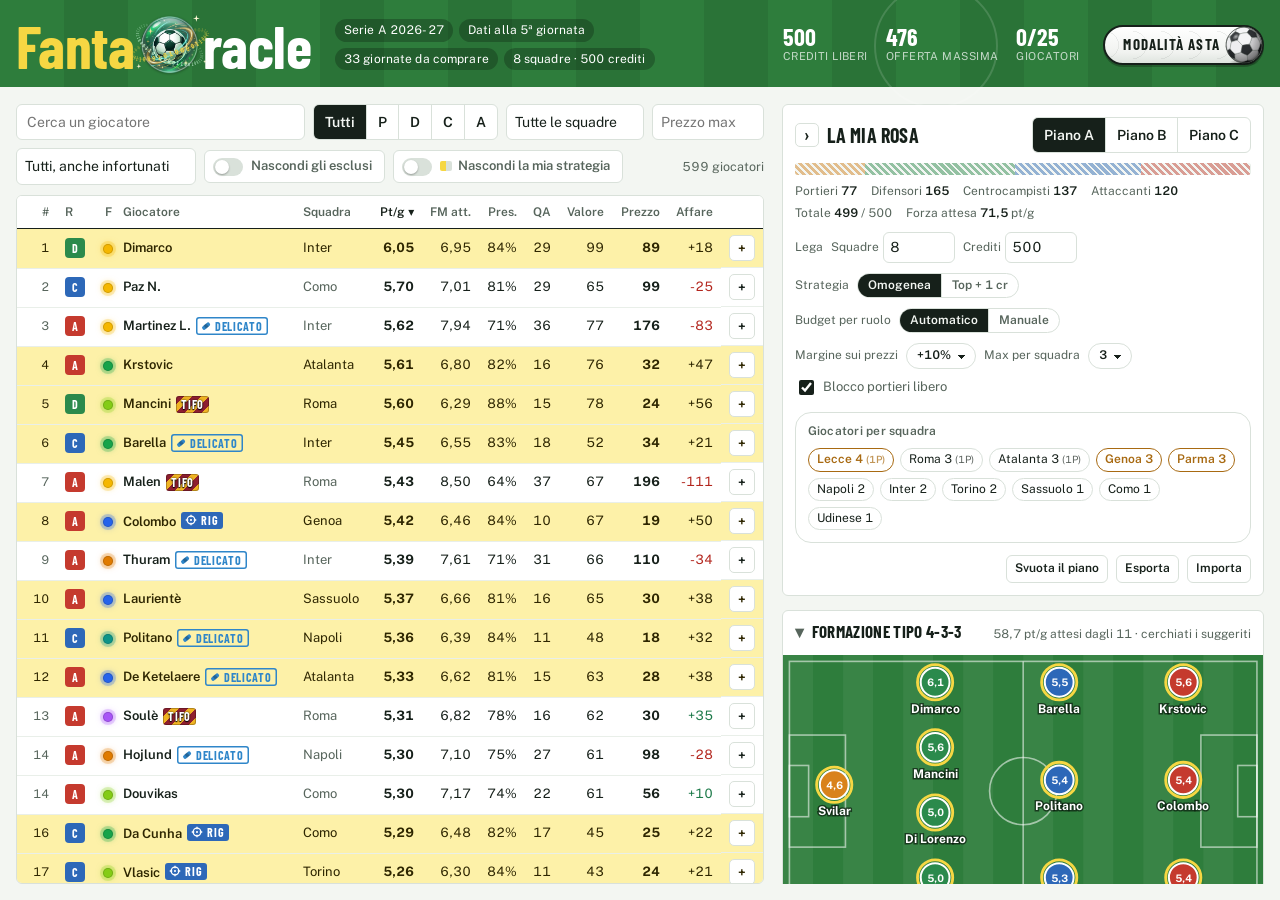
==== commit 7f5ef21c: "Listone: 'Nascondi la mia strategia' riporta il listone normale invece di togliere giocatori Con l'i" ====
--- a/src/web/index.html
+++ b/src/web/index.html
@@ -10,7 +10,7 @@
 <link rel="preconnect" href="https://fonts.gstatic.com" crossorigin>
 <link rel="stylesheet" href="https://fonts.googleapis.com/css2?family=Barlow+Condensed:wght@500;600;700&family=Public+Sans:wght@400;500;600;700&display=swap">
 <link rel="icon" type="image/png" href="logo.png">
-<link rel="stylesheet" href="tool.css?v=b73831cb79">
+<link rel="stylesheet" href="tool.css?v=60aa87932a">
 <div class="app">
   <header class="top">
     <div class="marca">
@@ -60,7 +60,7 @@
           <option value="fragili">Solo fragili o delicati</option>
         </select>
         <label class="toggle"><input id="hide" type="checkbox"><span id="hide-lbl">Nascondi gli esclusi</span></label>
-        <label class="toggle strat-tg" title="Per guardare il listone senza influenze, prima dell'asta: toglie i giocatori che hai gia' in rosa e quelli che l'algoritmo ti suggerisce in giallo"><input id="hide-strat" type="checkbox"><span id="hide-strat-lbl">Nascondi la mia strategia</span></label>
+        <label class="toggle strat-tg" title="Listone normale, senza evidenziazioni, per guardarlo prima dell'asta senza influenze: spariscono le righe gialle dei suggeriti e i segni di chi hai in rosa o escluso. Nessun giocatore viene tolto"><input id="hide-strat" type="checkbox"><span id="hide-strat-lbl">Nascondi la mia strategia</span></label>
         <span class="count" id="count"></span>
       </div>
       <div class="table-wrap">
@@ -120,9 +120,9 @@
 <script src="scripts/stato.js?v=a8210e03a8"></script>
 <script src="scripts/ottimizzatore.js?v=2119f4f757"></script>
 <script src="scripts/calendario.js?v=17731d3bd2"></script>
-<script src="scripts/filtri.js?v=1e142ba9d9"></script>
+<script src="scripts/filtri.js?v=5d0152bc10"></script>
 <script src="scripts/infortuni.js?v=75afd1967a"></script>
-<script src="scripts/listone.js?v=05e0005186"></script>
+<script src="scripts/listone.js?v=ae8484da12"></script>
 <script src="scripts/rosa.js?v=65948c4637"></script>
 <script src="scripts/lega.js?v=85db09ada0"></script>
 <script src="scripts/formazione.js?v=ff79b20c9a"></script>
@@ -135,7 +135,7 @@
 <script src="scripts/pallone.js?v=b0ab34898d"></script>
 <script src="scripts/asta-dialoghi.js?v=983bbc4346"></script>
 <script src="scripts/ricerca.js?v=d9b95157c2"></script>
-<script src="scripts/eventi.js?v=db6bfea266"></script>
+<script src="scripts/eventi.js?v=bf2d9c318c"></script>
 <script src="scripts/titolo.js?v=f252349d43"></script>
 <script src="scripts/avvio.js?v=c2265048c5"></script>
 
--- a/src/web/tool.css
+++ b/src/web/tool.css
@@ -286,7 +286,7 @@
 @media (prefers-reduced-motion: no-preference) { .main { transition: grid-template-columns 0.25s ease; } }
 /* l'attributo hidden deve vincere sul display dell'interruttore */
 .toggle[hidden] { display: none; }
-/* il quadratino dell'interruttore ha i colori delle righe che toglie: suggeriti (giallo) e miei (grigio) */
+/* il quadratino dell'interruttore ha i colori delle righe che spegne: suggeriti (giallo) e miei (grigio) */
 #hide-strat-lbl::before { content: ""; display: inline-block; width: 12px; height: 10px; margin-right: 6px; border-radius: 2px; background: linear-gradient(90deg, var(--mark) 50%, var(--rule) 50%); vertical-align: -1px; }
 .bar { display: flex; height: 12px; border-radius: 3px; overflow: hidden; background: var(--tint); }
 .bar i { display: block; height: 100%; }
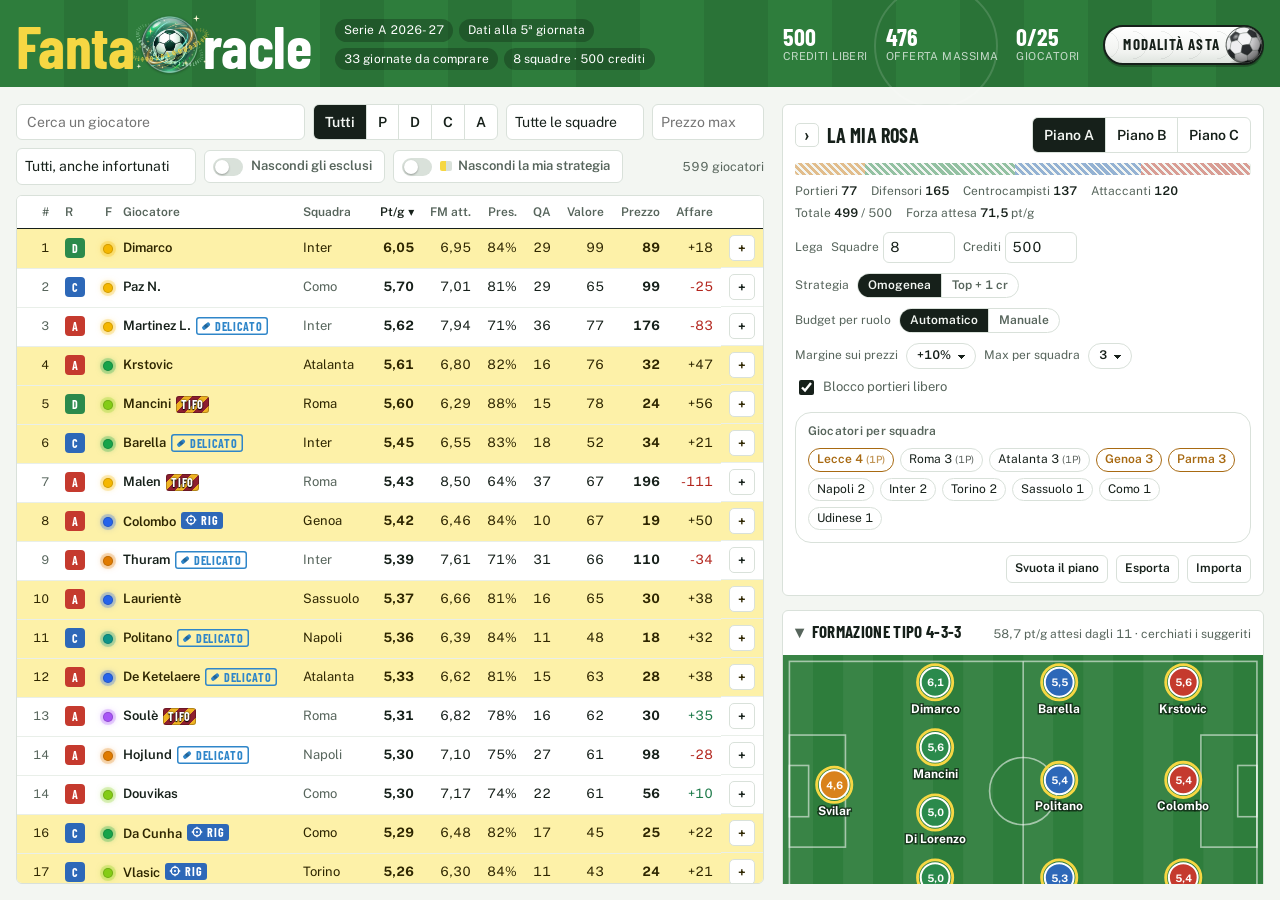
==== commit 3cbdabad: "Listone: l'interruttore 'Nascondi la mia strategia' c'e' anche durante l'asta Co-Authored-By: Claude" ====
--- a/src/web/index.html
+++ b/src/web/index.html
@@ -10,7 +10,7 @@
 <link rel="preconnect" href="https://fonts.gstatic.com" crossorigin>
 <link rel="stylesheet" href="https://fonts.googleapis.com/css2?family=Barlow+Condensed:wght@500;600;700&family=Public+Sans:wght@400;500;600;700&display=swap">
 <link rel="icon" type="image/png" href="logo.png">
-<link rel="stylesheet" href="tool.css?v=60aa87932a">
+<link rel="stylesheet" href="tool.css?v=19ca76146b">
 <div class="app">
   <header class="top">
     <div class="marca">
@@ -120,9 +120,9 @@
 <script src="scripts/stato.js?v=a8210e03a8"></script>
 <script src="scripts/ottimizzatore.js?v=2119f4f757"></script>
 <script src="scripts/calendario.js?v=17731d3bd2"></script>
-<script src="scripts/filtri.js?v=5d0152bc10"></script>
+<script src="scripts/filtri.js?v=0552d067d4"></script>
 <script src="scripts/infortuni.js?v=75afd1967a"></script>
-<script src="scripts/listone.js?v=ae8484da12"></script>
+<script src="scripts/listone.js?v=79ec1bdcbc"></script>
 <script src="scripts/rosa.js?v=65948c4637"></script>
 <script src="scripts/lega.js?v=85db09ada0"></script>
 <script src="scripts/formazione.js?v=ff79b20c9a"></script>
--- a/src/web/tool.css
+++ b/src/web/tool.css
@@ -284,8 +284,6 @@
 }
 @media (max-width: 900px) { .rosa-tg { display: none; } }
 @media (prefers-reduced-motion: no-preference) { .main { transition: grid-template-columns 0.25s ease; } }
-/* l'attributo hidden deve vincere sul display dell'interruttore */
-.toggle[hidden] { display: none; }
 /* il quadratino dell'interruttore ha i colori delle righe che spegne: suggeriti (giallo) e miei (grigio) */
 #hide-strat-lbl::before { content: ""; display: inline-block; width: 12px; height: 10px; margin-right: 6px; border-radius: 2px; background: linear-gradient(90deg, var(--mark) 50%, var(--rule) 50%); vertical-align: -1px; }
 .bar { display: flex; height: 12px; border-radius: 3px; overflow: hidden; background: var(--tint); }
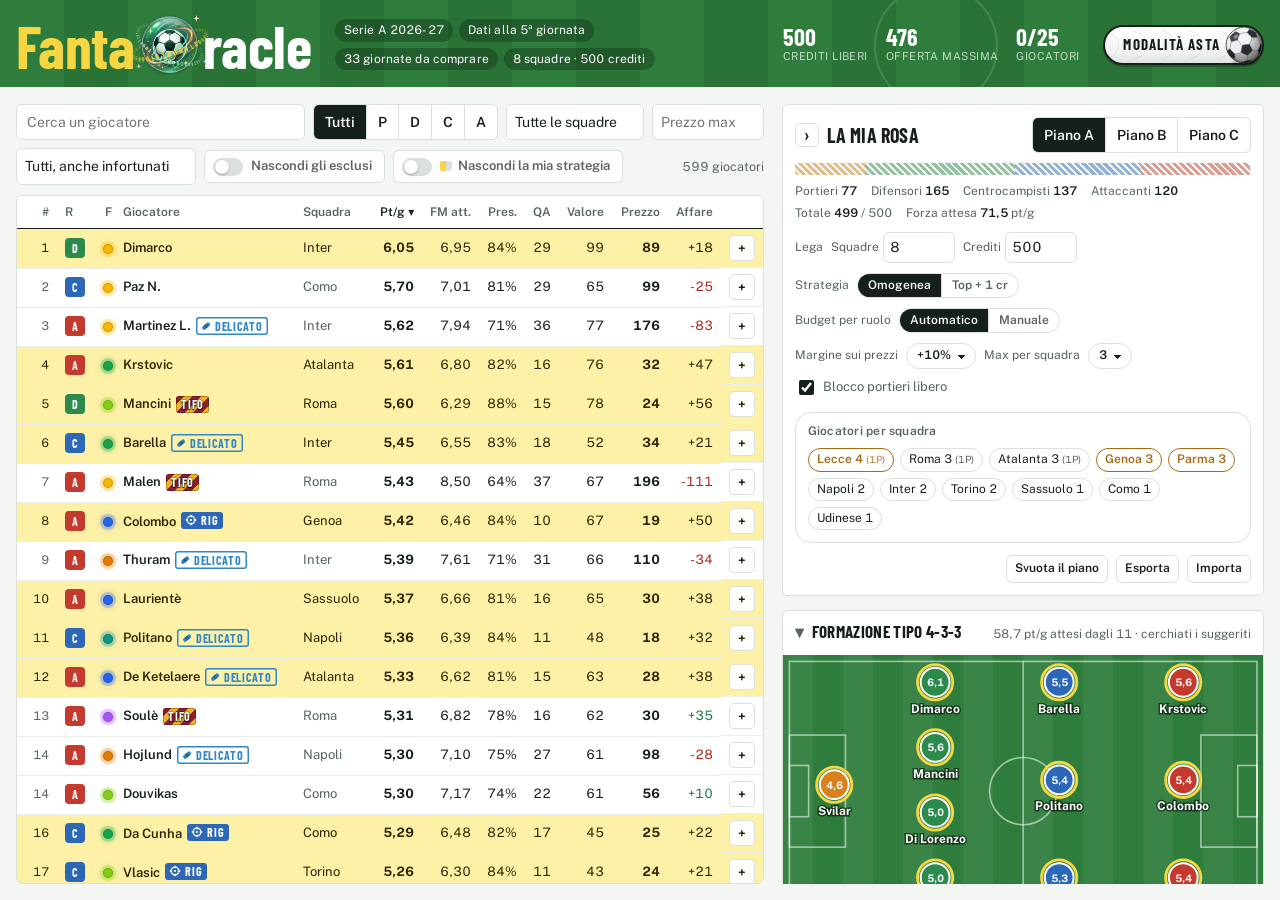
==== commit 564bf9bb: "Asta: il supporto segue l'asta, non il piano In asta il tool poteva smettere di consigliare proprio " ====
--- a/src/web/index.html
+++ b/src/web/index.html
@@ -10,7 +10,7 @@
 <link rel="preconnect" href="https://fonts.gstatic.com" crossorigin>
 <link rel="stylesheet" href="https://fonts.googleapis.com/css2?family=Barlow+Condensed:wght@500;600;700&family=Public+Sans:wght@400;500;600;700&display=swap">
 <link rel="icon" type="image/png" href="logo.png">
-<link rel="stylesheet" href="tool.css?v=19ca76146b">
+<link rel="stylesheet" href="tool.css?v=96d4f2896c">
 <div class="app">
   <header class="top">
     <div class="marca">
@@ -103,6 +103,7 @@
             </div>
             <div id="chiamato"></div>
           </div>
+          <div class="card" id="adesso"></div>
           <div class="card" id="mercato"></div>
         </div>
         <div>
@@ -117,21 +118,22 @@
 
 <div class="overlay" id="overlay" hidden></div>
 
-<script src="scripts/stato.js?v=a8210e03a8"></script>
-<script src="scripts/ottimizzatore.js?v=2119f4f757"></script>
+<script src="scripts/stato.js?v=5e27c47001"></script>
+<script src="scripts/ottimizzatore.js?v=2c63172054"></script>
 <script src="scripts/calendario.js?v=17731d3bd2"></script>
 <script src="scripts/filtri.js?v=0552d067d4"></script>
 <script src="scripts/infortuni.js?v=75afd1967a"></script>
 <script src="scripts/listone.js?v=79ec1bdcbc"></script>
-<script src="scripts/rosa.js?v=65948c4637"></script>
+<script src="scripts/rosa.js?v=2974d9f1c5"></script>
 <script src="scripts/lega.js?v=85db09ada0"></script>
 <script src="scripts/formazione.js?v=ff79b20c9a"></script>
 <script src="scripts/scheda.js?v=38d2bcd7d8"></script>
-<script src="scripts/asta-stato.js?v=589440df55"></script>
+<script src="scripts/asta-stato.js?v=604b61ee0f"></script>
 <script src="scripts/giro.js?v=dd930228fc"></script>
 <script src="scripts/mercato.js?v=60a4071fee"></script>
-<script src="scripts/asta.js?v=45a2809a52"></script>
-<script src="scripts/chiamata.js?v=af5cb20569"></script>
+<script src="scripts/asta.js?v=d9e298145f"></script>
+<script src="scripts/chiamata.js?v=f041bd55ac"></script>
+<script src="scripts/consigli.js?v=a8033a3431"></script>
 <script src="scripts/pallone.js?v=b0ab34898d"></script>
 <script src="scripts/asta-dialoghi.js?v=983bbc4346"></script>
 <script src="scripts/ricerca.js?v=d9b95157c2"></script>
--- a/src/web/tool.css
+++ b/src/web/tool.css
@@ -809,6 +809,25 @@
 .box.spinta .esito { font-weight: 700; }
 .box.spinta.ko { background: var(--fa-d); color: var(--fa-d-fg); border-color: transparent; }
 .box.spinta.ko > b { font-size: 28px; line-height: 1.05; }
+/* --- cosa fare adesso: i crediti ruolo per ruolo e i giocatori da puntare, rifatti a ogni acquisto --- */
+#adesso { border-left: 4px solid var(--live); }
+.cons-testa { margin: -4px 0 10px; }
+.boxes.ruoli-ora { grid-template-columns: repeat(4, minmax(0, 1fr)); gap: 6px; }
+.ruoli-ora .box { padding: 7px 8px 8px; }
+.ruoli-ora .box > b { font-size: 26px; }
+.ruoli-ora .box .role { width: 16px; height: 16px; font-size: 10.5px; flex: none; }
+.ruoli-ora .box.in-corso { border-color: var(--ink); box-shadow: inset 0 0 0 1px var(--ink); }
+.ruoli-ora .box.fatto { background: var(--tint); }
+.ruoli-ora .box.fatto > b { color: var(--ink-2); }
+.ruoli-ora .box-s b { color: var(--ink); }
+.cons-t { display: flex; flex-wrap: wrap; align-items: baseline; gap: 2px 10px; margin: 14px 0 4px; font: 700 17px/1.1 var(--font-display); letter-spacing: 0.02em; text-transform: uppercase; }
+.cons-t .lbl { font: 400 12px/1.3 var(--font-body); letter-spacing: 0; text-transform: none; }
+.occ.cons .ic.nome { width: auto; height: auto; padding: 0; border: 0; background: none; color: inherit; font: inherit; cursor: pointer; }
+.occ.cons .ic.nome:hover b { text-decoration: underline; }
+.occ.cons .tag { margin-left: 6px; }
+.tag.piano { color: var(--pi); background: var(--pi-bg); box-shadow: inset 0 0 0 1px var(--pi); }
+.tag.fuori { color: var(--ink-2); background: var(--tint); box-shadow: inset 0 0 0 1px var(--rule); }
+.box.spinta.ignoto { background: var(--tint); color: var(--ink); border-color: var(--rule); }
 .tris { display: flex; gap: 2px; height: 6px; margin-top: 3px; border-radius: 3px; overflow: hidden; }
 .tris i { display: block; min-width: 2px; }
 .tris .f { background: var(--go); } .tris .m { background: var(--warn); } .tris .d { background: var(--bad); }
@@ -874,6 +893,7 @@
    nelle occasioni nome e bottone sulla prima riga e i numeri sotto */
 @media (max-width: 600px) {
   .boxes.fase-box { grid-template-columns: repeat(3, minmax(0, 1fr)); }
+  .boxes.ruoli-ora { grid-template-columns: repeat(2, minmax(0, 1fr)); }
   .boxes.merc-box { grid-template-columns: repeat(4, minmax(0, 1fr)); }
   .boxes.merc-box.gen { grid-template-columns: repeat(3, minmax(0, 1fr)); }
   .merc-box .box.ora { grid-column: 1 / -1; }
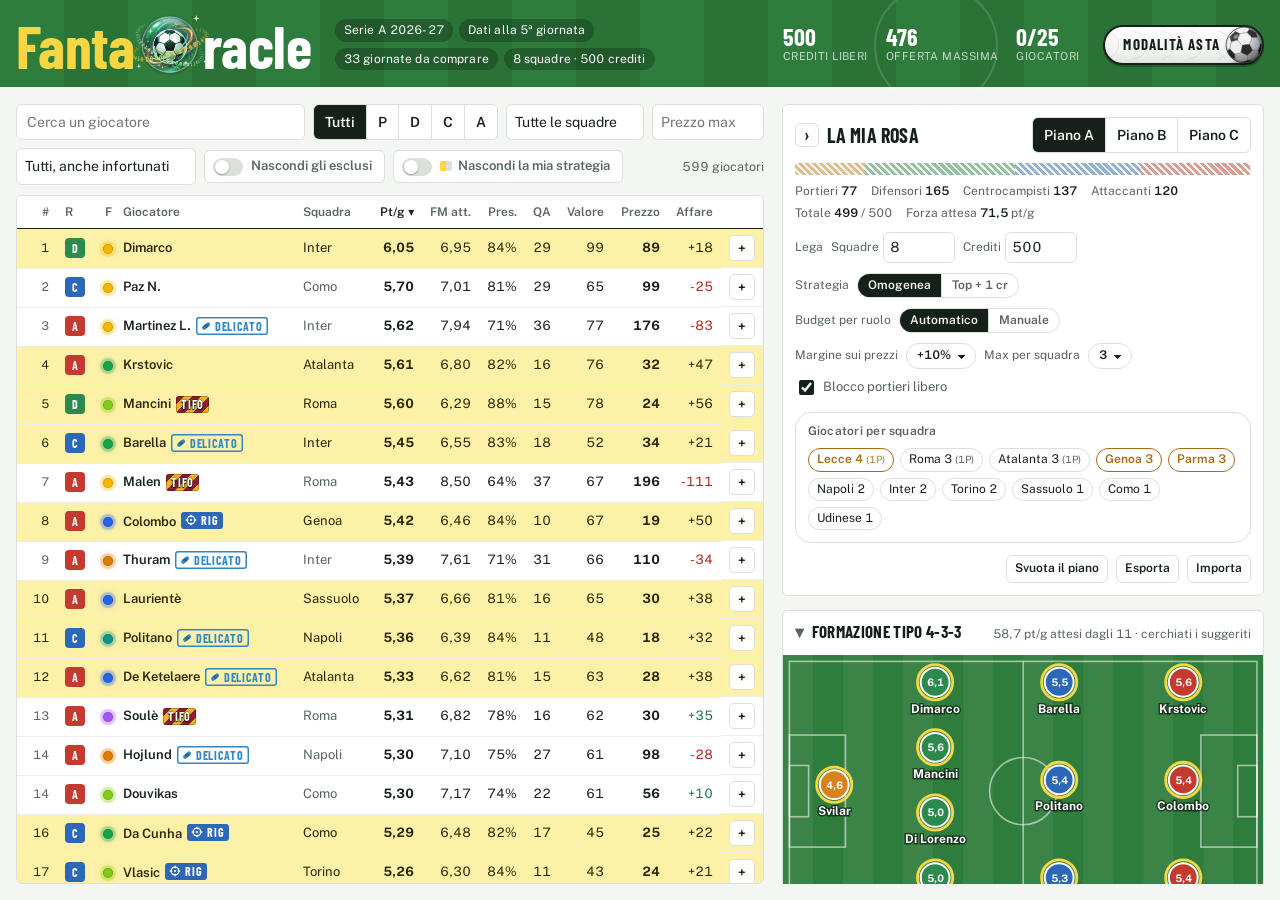
==== commit 2894b19c: "Asta: "Cosa fare adesso" sotto l'andamento del mercato Nella colonna sinistra l'ordine torna giocato" ====
--- a/src/web/index.html
+++ b/src/web/index.html
@@ -103,8 +103,8 @@
             </div>
             <div id="chiamato"></div>
           </div>
+          <div class="card" id="mercato"></div>
           <div class="card" id="adesso"></div>
-          <div class="card" id="mercato"></div>
         </div>
         <div>
           <div class="card" id="squadre"></div>
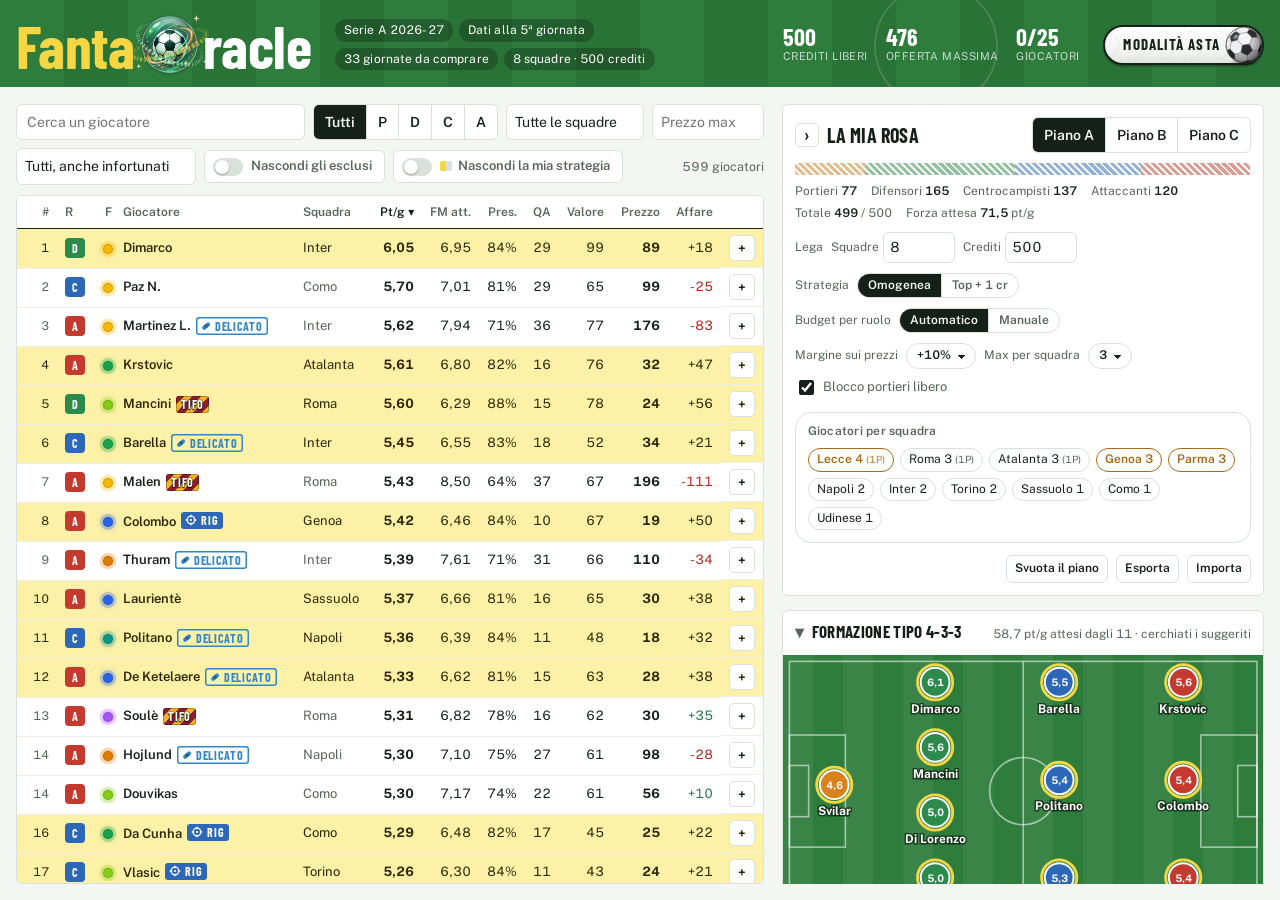
==== commit eaefb50e: "Pagina rigenerata dopo il rebase su main Co-Authored-By: Claude Sonnet 5.5 <noreply@anthropic.com> C" ====
--- a/src/web/index.html
+++ b/src/web/index.html
@@ -10,7 +10,7 @@
 <link rel="preconnect" href="https://fonts.gstatic.com" crossorigin>
 <link rel="stylesheet" href="https://fonts.googleapis.com/css2?family=Barlow+Condensed:wght@500;600;700&family=Public+Sans:wght@400;500;600;700&display=swap">
 <link rel="icon" type="image/png" href="logo.png">
-<link rel="stylesheet" href="tool.css?v=96d4f2896c">
+<link rel="stylesheet" href="tool.css?v=728a226a9b">
 <div class="app">
   <header class="top">
     <div class="marca">
@@ -118,7 +118,7 @@
 
 <div class="overlay" id="overlay" hidden></div>
 
-<script src="scripts/stato.js?v=5e27c47001"></script>
+<script src="scripts/stato.js?v=b86985e3fc"></script>
 <script src="scripts/ottimizzatore.js?v=2c63172054"></script>
 <script src="scripts/calendario.js?v=17731d3bd2"></script>
 <script src="scripts/filtri.js?v=0552d067d4"></script>
@@ -131,7 +131,7 @@
 <script src="scripts/asta-stato.js?v=604b61ee0f"></script>
 <script src="scripts/giro.js?v=dd930228fc"></script>
 <script src="scripts/mercato.js?v=60a4071fee"></script>
-<script src="scripts/asta.js?v=d9e298145f"></script>
+<script src="scripts/asta.js?v=e174139f06"></script>
 <script src="scripts/chiamata.js?v=f041bd55ac"></script>
 <script src="scripts/consigli.js?v=a8033a3431"></script>
 <script src="scripts/pallone.js?v=b0ab34898d"></script>
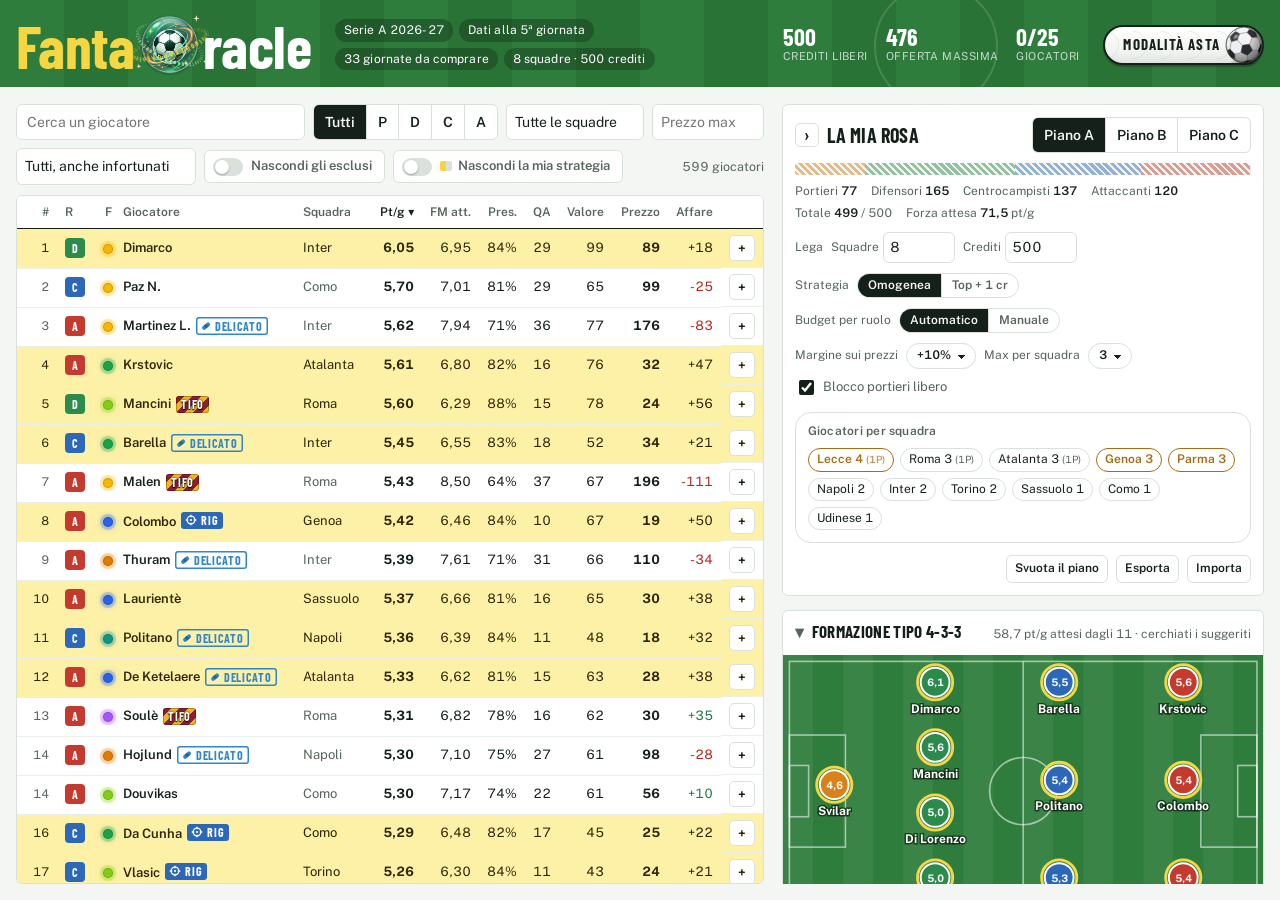
==== commit 085bae45: "Pagina rigenerata dopo il rebase su main Co-Authored-By: Claude Sonnet 5.5 <noreply@anthropic.com> C" ====
--- a/src/web/index.html
+++ b/src/web/index.html
@@ -10,7 +10,7 @@
 <link rel="preconnect" href="https://fonts.gstatic.com" crossorigin>
 <link rel="stylesheet" href="https://fonts.googleapis.com/css2?family=Barlow+Condensed:wght@500;600;700&family=Public+Sans:wght@400;500;600;700&display=swap">
 <link rel="icon" type="image/png" href="logo.png">
-<link rel="stylesheet" href="tool.css?v=728a226a9b">
+<link rel="stylesheet" href="tool.css?v=cf10b25b94">
 <div class="app">
   <header class="top">
     <div class="marca">
@@ -60,7 +60,7 @@
           <option value="fragili">Solo fragili o delicati</option>
         </select>
         <label class="toggle"><input id="hide" type="checkbox"><span id="hide-lbl">Nascondi gli esclusi</span></label>
-        <label class="toggle strat-tg" title="Listone normale, senza evidenziazioni, per guardarlo prima dell'asta senza influenze: spariscono le righe gialle dei suggeriti e i segni di chi hai in rosa o escluso. Nessun giocatore viene tolto"><input id="hide-strat" type="checkbox"><span id="hide-strat-lbl">Nascondi la mia strategia</span></label>
+        <label class="toggle strat-tg" title="Listone neutro, per guardarlo senza influenze: niente righe gialle, grigie o spente, niente pannello della rosa, niente conteggi in testata, niente stato di rosa ed esclusi nella scheda. Nessun giocatore viene tolto"><input id="hide-strat" type="checkbox"><span id="hide-strat-lbl">Nascondi la mia strategia</span></label>
         <span class="count" id="count"></span>
       </div>
       <div class="table-wrap">
@@ -120,14 +120,14 @@
 
 <script src="scripts/stato.js?v=b86985e3fc"></script>
 <script src="scripts/ottimizzatore.js?v=2c63172054"></script>
-<script src="scripts/calendario.js?v=17731d3bd2"></script>
-<script src="scripts/filtri.js?v=0552d067d4"></script>
+<script src="scripts/calendario.js?v=23b9df3132"></script>
+<script src="scripts/filtri.js?v=4e8300c952"></script>
 <script src="scripts/infortuni.js?v=75afd1967a"></script>
-<script src="scripts/listone.js?v=79ec1bdcbc"></script>
+<script src="scripts/listone.js?v=44cc7d8f43"></script>
 <script src="scripts/rosa.js?v=2974d9f1c5"></script>
 <script src="scripts/lega.js?v=85db09ada0"></script>
 <script src="scripts/formazione.js?v=ff79b20c9a"></script>
-<script src="scripts/scheda.js?v=38d2bcd7d8"></script>
+<script src="scripts/scheda.js?v=74fd358f7c"></script>
 <script src="scripts/asta-stato.js?v=604b61ee0f"></script>
 <script src="scripts/giro.js?v=dd930228fc"></script>
 <script src="scripts/mercato.js?v=60a4071fee"></script>
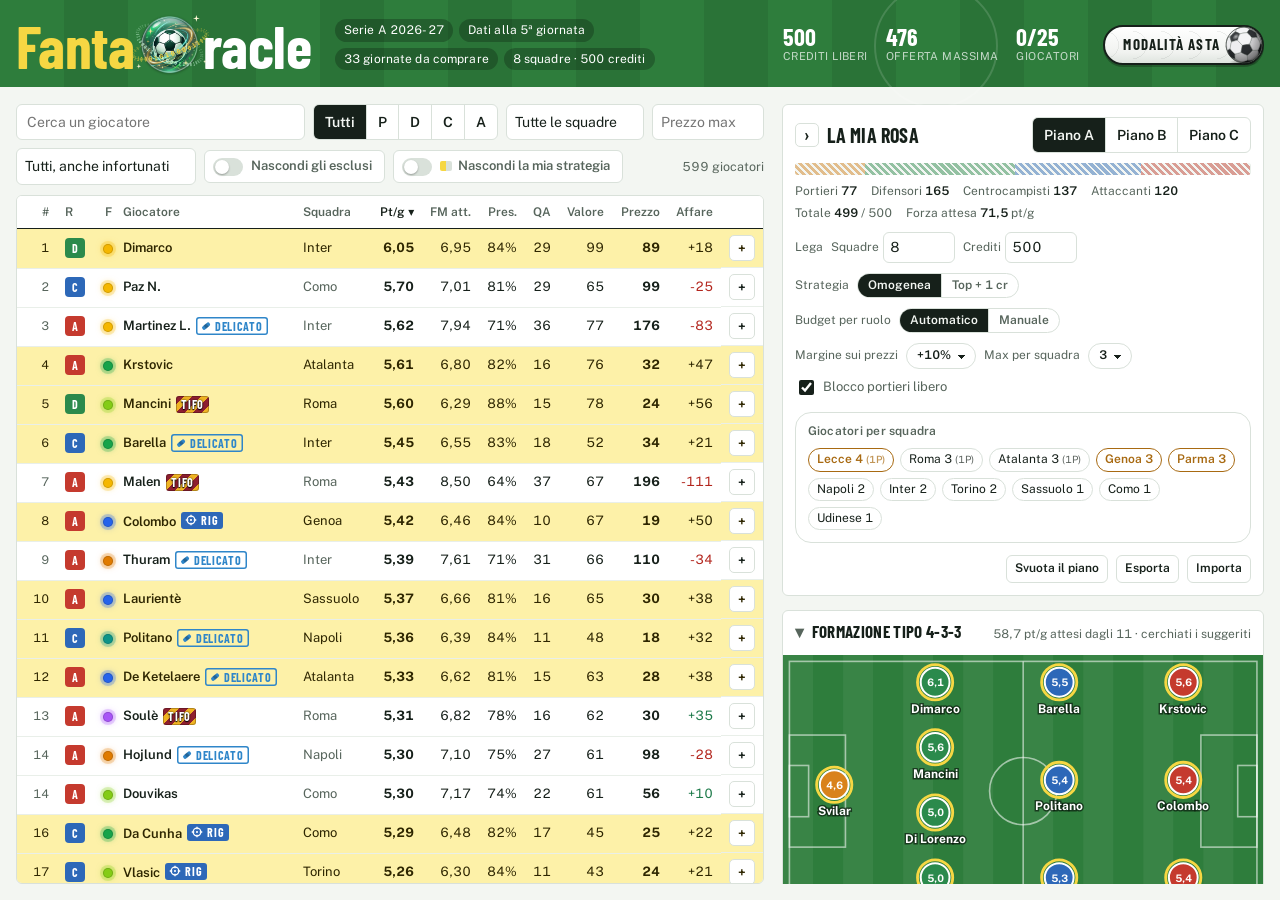
==== commit 7847a4e9: "Rosa: i tuoi giocatori in ordine di crediti In "La mia rosa" i giocatori scelti (o presi, in asta) s" ====
--- a/src/web/index.html
+++ b/src/web/index.html
@@ -124,7 +124,7 @@
 <script src="scripts/filtri.js?v=4e8300c952"></script>
 <script src="scripts/infortuni.js?v=75afd1967a"></script>
 <script src="scripts/listone.js?v=44cc7d8f43"></script>
-<script src="scripts/rosa.js?v=2974d9f1c5"></script>
+<script src="scripts/rosa.js?v=fbe4df9a35"></script>
 <script src="scripts/lega.js?v=85db09ada0"></script>
 <script src="scripts/formazione.js?v=ff79b20c9a"></script>
 <script src="scripts/scheda.js?v=74fd358f7c"></script>
